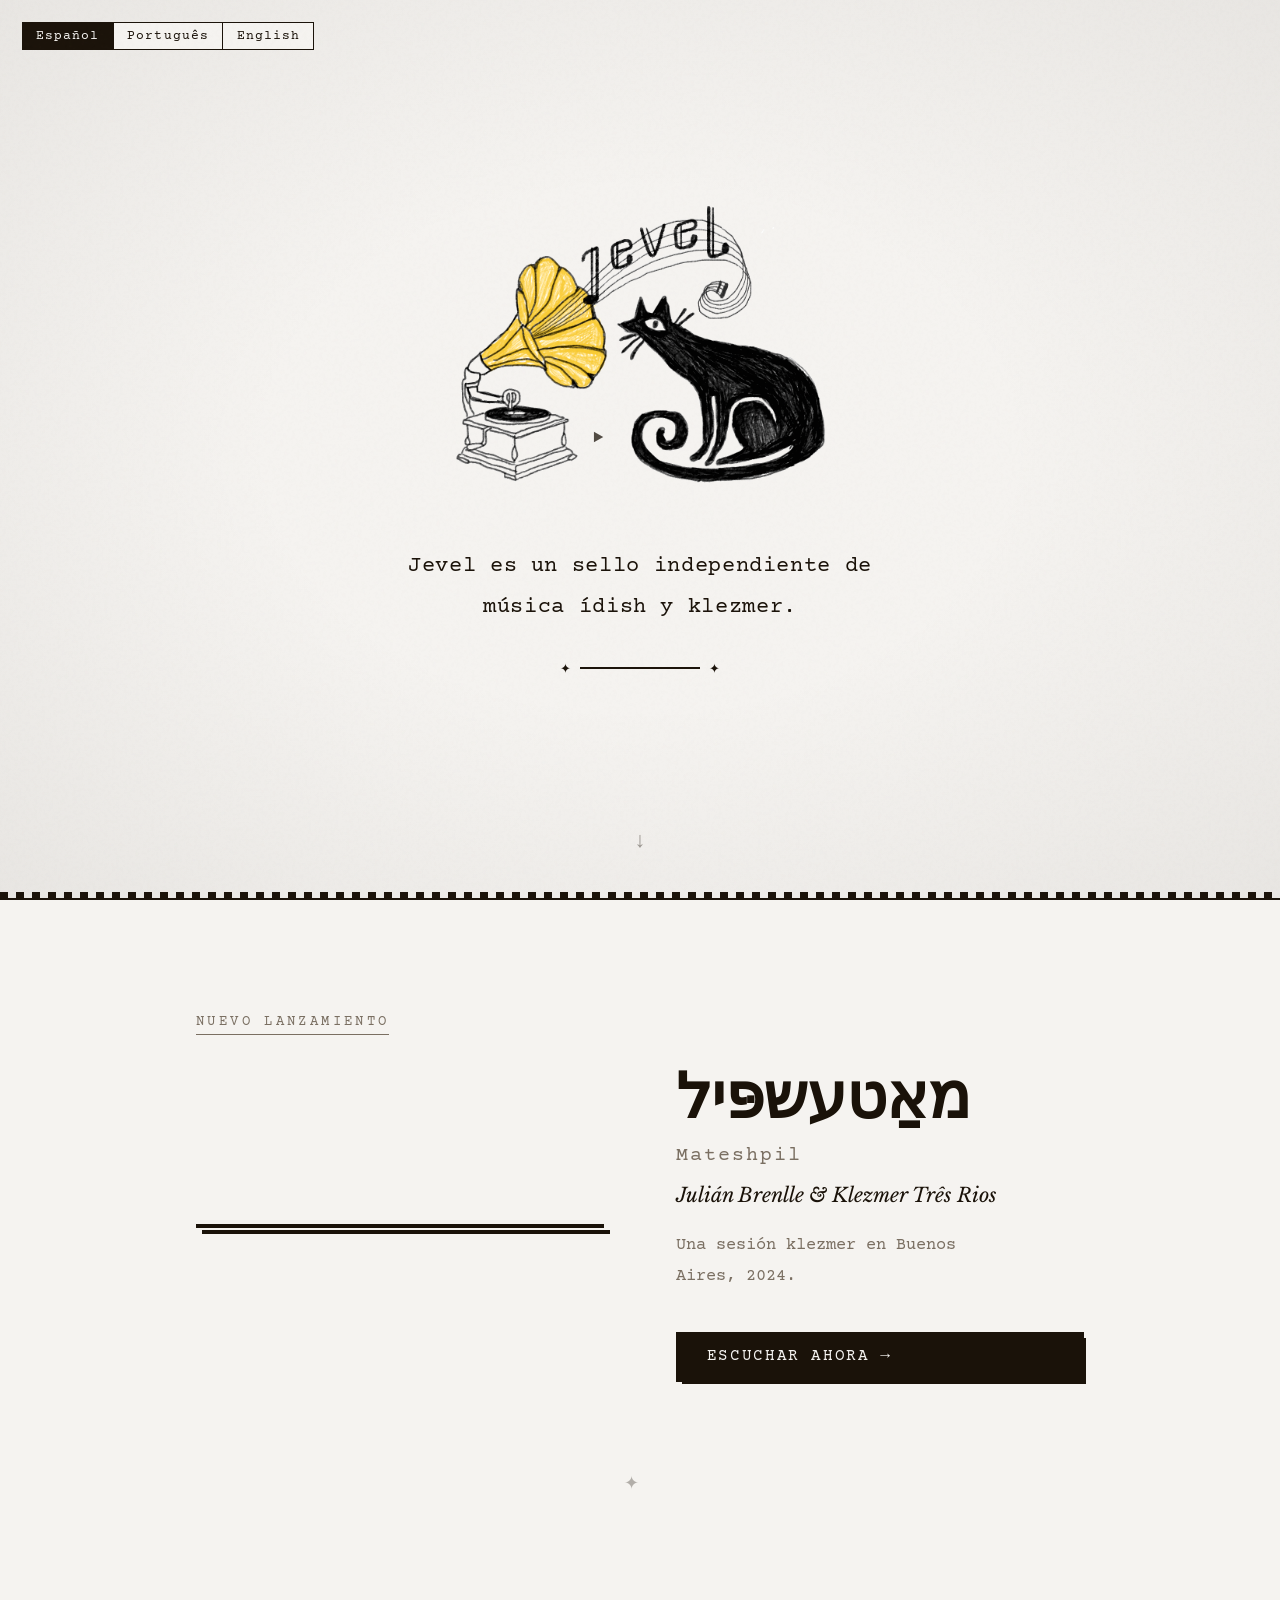
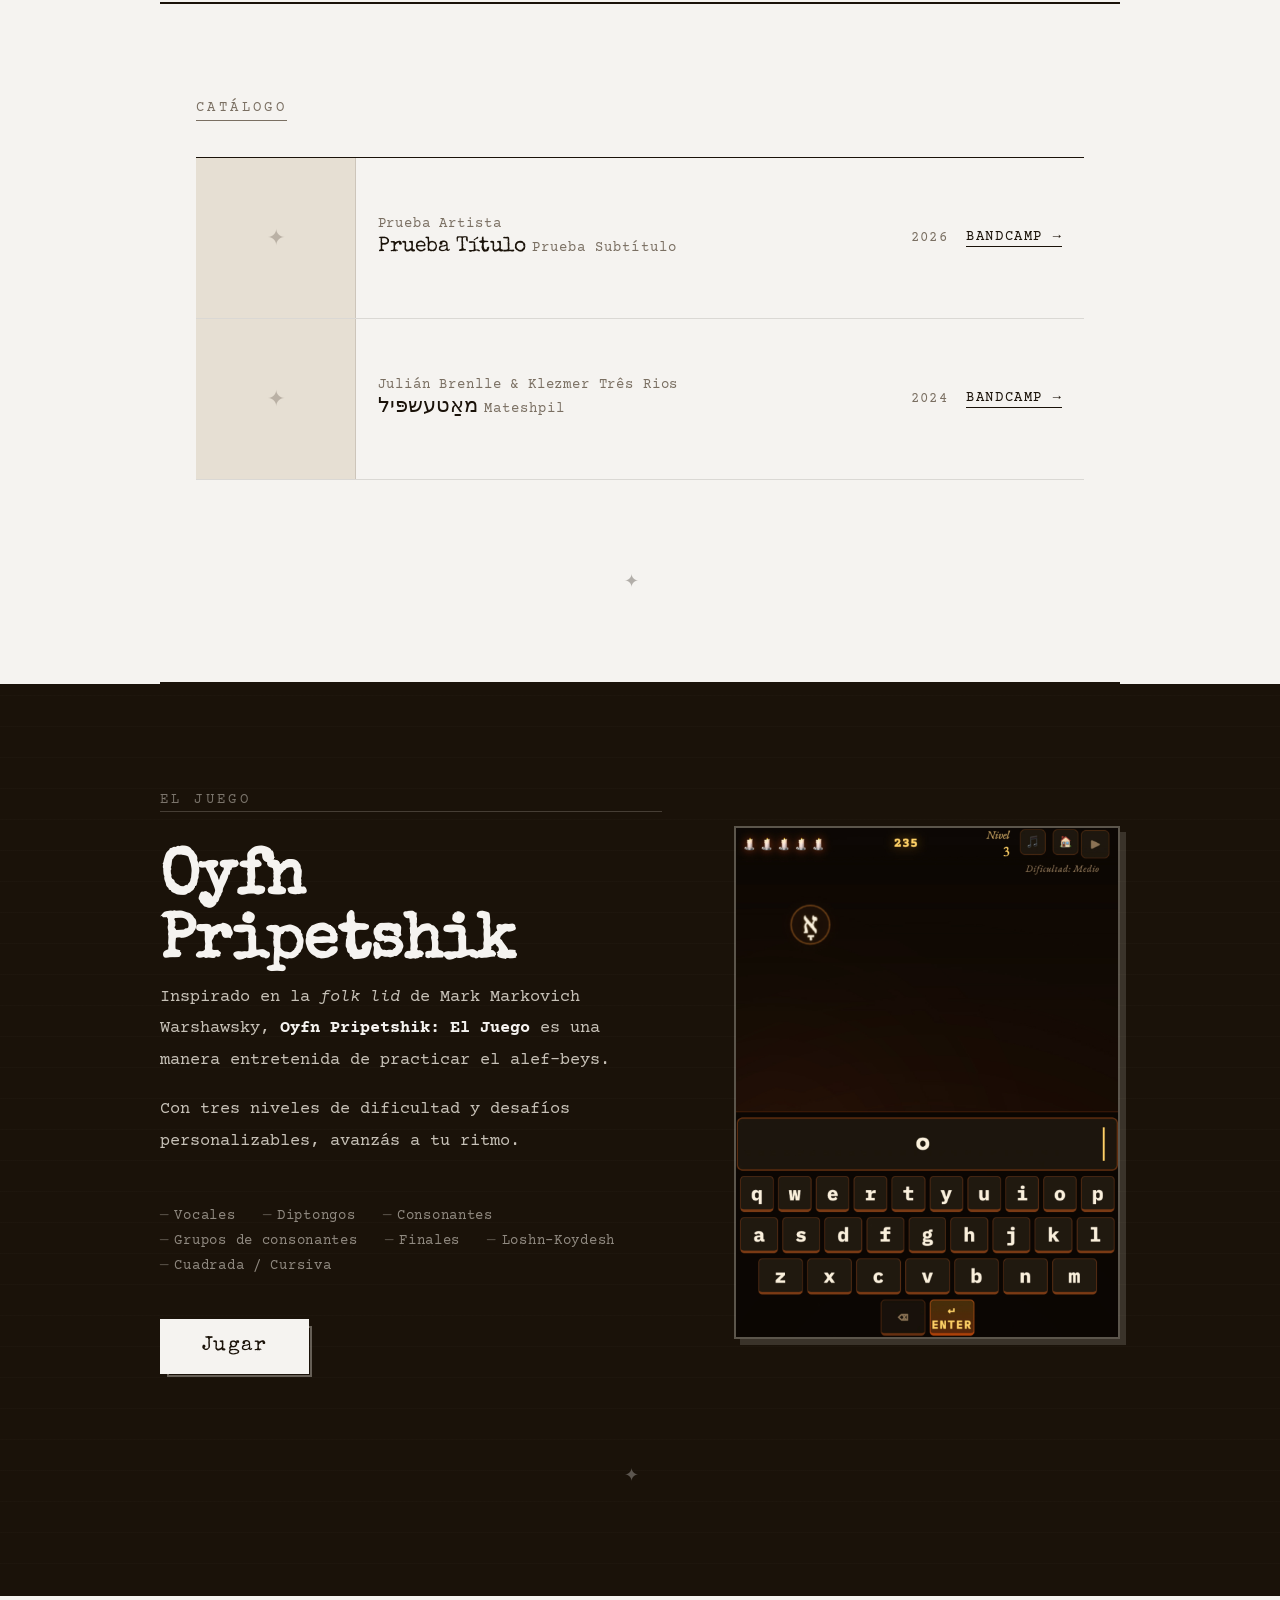
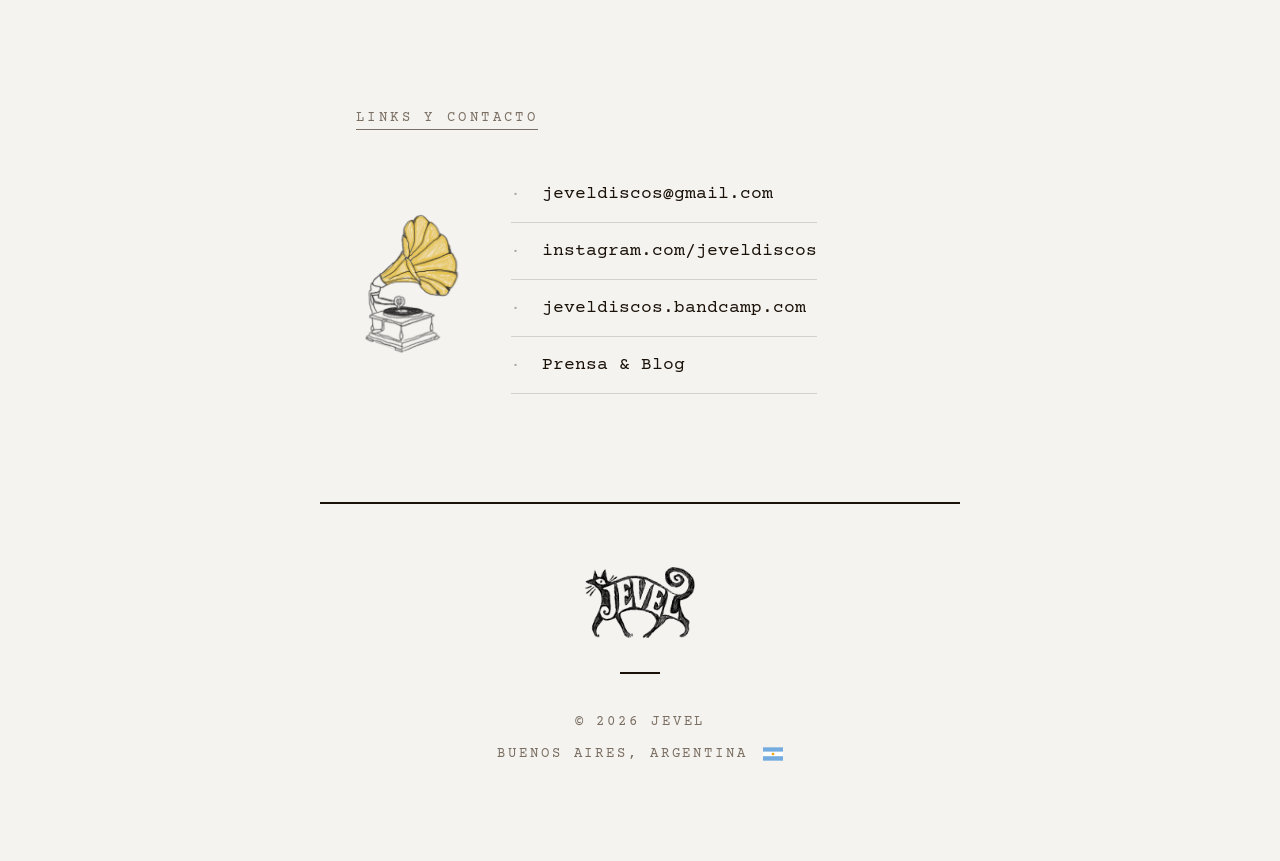
==== index.html @ 40aeb193 "Update index.html" ====
<!DOCTYPE html>
<html lang="es">
<head>
<meta charset="UTF-8" />
<meta name="viewport" content="width=device-width, initial-scale=1.0" />
<title>Jevel</title>
<link rel="stylesheet" href="style.css" />
<link rel="preconnect" href="https://fonts.googleapis.com">
<link href="https://fonts.googleapis.com/css2?family=Special+Elite&family=Libre+Baskerville:ital,wght@0,400;0,700;1,400&family=Courier+Prime:ital,wght@0,400;0,700;1,400&display=swap" rel="stylesheet">
<style>
/* ---- RECORD BOX ---- */
.recordbox {
  padding: 5rem 2rem;
  border-bottom: 2px solid var(--ink);
  max-width: 960px;
  margin: 0 auto;
}

.recordbox-list {
  list-style: none;
  border-top: 1px solid var(--ink);
}

.recordbox-item {
  display: grid;
  grid-template-columns: auto 1fr auto;
  align-items: stretch;
  gap: 0;
  border-bottom: 1px solid rgba(26,18,9,0.12);
  opacity: 0;
  transform: translateY(8px);
  transition: opacity 0.5s, transform 0.5s, border-color 0.2s;
  position: relative;
  overflow: hidden;
}
.recordbox-item::before {
  content: '';
  position: absolute;
  left: 0;
  top: 0;
  bottom: 0;
  width: 2px;
  background: var(--accent);
  transform: scaleY(0);
  transition: transform 0.2s cubic-bezier(0.22,1,0.36,1);
  transform-origin: bottom;
}
.recordbox-item:hover::before { transform: scaleY(1); }
.recordbox-item.visible { opacity: 1; transform: translateY(0); }

.recordbox-cover {
  width: 160px;
  height: 160px;
  flex-shrink: 0;
  overflow: hidden;
  border-right: 1px solid rgba(26,18,9,0.12);
  display: flex;
  align-items: center;
  justify-content: center;
  background: var(--paper-dark);
}
.recordbox-cover img {
  width: 160px;
  height: 160px;
  object-fit: cover;
  display: block;
  filter: contrast(1.05) saturate(0.9);
  transition: filter 0.3s;
}
.recordbox-item:hover .recordbox-cover img { filter: contrast(1.1) saturate(1); }
.recordbox-cover-placeholder {
  font-family: var(--font-display);
  font-size: 1.2rem;
  color: var(--mid);
  opacity: 0.4;
  width: 60px;
  aspect-ratio: 1;
  display: flex;
  align-items: center;
  justify-content: center;
}

.recordbox-left {
  display: flex;
  flex-direction: column;
  gap: 0.15rem;
  padding: 1rem 1.2rem;
  justify-content: center;
}
.recordbox-artista {
  font-family: var(--font-mono);
  font-size: 0.78rem;
  letter-spacing: 0.06em;
  color: var(--mid);
}
.recordbox-titulo {
  font-family: var(--font-display);
  font-size: 1.15rem;
  line-height: 1.2;
  color: var(--ink);
}
.recordbox-subtitulo {
  font-family: var(--font-mono);
  font-size: 0.75rem;
  color: var(--mid);
  letter-spacing: 0.08em;
}

.recordbox-right {
  display: flex;
  align-items: center;
  gap: 1rem;
  flex-shrink: 0;
  padding: 1rem 1.2rem;
}
.recordbox-año {
  font-family: var(--font-mono);
  font-size: 0.75rem;
  color: var(--mid);
  letter-spacing: 0.1em;
}
.recordbox-link {
  font-family: var(--font-mono);
  font-size: 0.75rem;
  letter-spacing: 0.12em;
  text-transform: uppercase;
  color: var(--ink);
  text-decoration: none;
  border-bottom: 1px solid var(--ink);
  padding-bottom: 0.05rem;
  transition: color 0.15s, border-color 0.15s;
  white-space: nowrap;
}
.recordbox-link:hover { color: var(--accent); border-color: var(--accent); }

.recordbox-empty {
  padding: 3rem 0;
  font-family: var(--font-mono);
  font-size: 0.85rem;
  color: var(--mid);
  letter-spacing: 0.05em;
}

@media (max-width: 600px) {
  .recordbox {
    padding: 3rem 0;
  }
  .recordbox-item {
    grid-template-columns: 1fr;
    grid-template-rows: auto auto auto;
  }
  .recordbox-cover {
    width: 100%;
    height: auto;
    aspect-ratio: 1;
    border-right: none;
    border-bottom: 1px solid rgba(26,18,9,0.12);
  }
  .recordbox-cover img {
    width: 100%;
    height: 100%;
  }
  .recordbox-left {
    padding: 1rem 1.2rem 0.5rem;
  }
  .recordbox-right {
    padding: 0.5rem 1.2rem 1rem;
    flex-wrap: wrap;
    gap: 0.5rem;
  }
  .recordbox-año { display: none; }
}
</style>
</head>
<body>

<!-- Language Switcher -->
<div class="lang-switcher">
  <button class="lang-btn active" data-lang="es">Español</button>
  <button class="lang-btn" data-lang="pt">Português</button>
  <button class="lang-btn" data-lang="en">English</button>
</div>

<!-- HERO -->
<header class="hero">
  <div class="noise-overlay"></div>
  <div class="hero-inner">
    <div class="logo-wrap">
      <img src="rca.png" alt="Jevel" class="logo" />
      <button class="gram-play-btn" id="audioPlayBtn" aria-label="Reproducir">
        <svg class="icon-play" width="14" height="14" viewBox="0 0 24 24"><polygon points="5,3 5,21 21,12" fill="#1a1209"/></svg>
        <svg class="icon-pause" width="14" height="14" viewBox="0 0 24 24" style="display:none"><rect x="4" y="3" width="5" height="18" fill="#1a1209"/><rect x="15" y="3" width="5" height="18" fill="#1a1209"/></svg>
      </button>
      <audio id="audioPlayer" src="muchoojo.mp3"></audio>
    </div>
    <p class="tagline" data-i18n="tagline">
      Jevel es un sello independiente de música ídish y klezmer.
    </p>
    <div class="deco-line"></div>
  </div>
  <div class="scroll-hint">↓</div>
</header>

<!-- NEW RELEASE -->
<section class="release" id="release">
  <div class="section-label" data-i18n="newRelease">nuevo lanzamiento</div>
  <div class="release-inner" id="release-inner">
    <a href="https://jeveldiscos.bandcamp.com" target="_blank" class="cover-link" aria-label="Escuchar en Bandcamp">
      <div class="cover-wrap">
        <img src="Mateshpil-cover.jpg" alt="Mateshpil" class="cover-img" />
        <div class="cover-overlay">
          <span data-i18n="listenBandcamp">Escuchar en Bandcamp →</span>
        </div>
      </div>
    </a>
    <div class="release-info">
      <h2 class="release-title">מאַטעשפּיל</h2>
      <h3 class="release-subtitle">Mateshpil</h3>
      <p class="release-artist">Julián Brenlle &amp; Klezmer Três Rios</p>
      <p class="release-desc" data-i18n="releaseDesc">
        Una sesión klezmer en Buenos Aires, 2024.
      </p>
      <a href="https://jeveldiscos.bandcamp.com" target="_blank" class="btn-bandcamp">
        <span data-i18n="listenNow">Escuchar ahora</span>
        <span class="btn-arrow">→</span>
      </a>
    </div>
  </div>
  <div class="section-ornament">✦</div>
</section>

<!-- RECORD BOX -->
<section class="recordbox" id="recordbox">
  <div class="section-label" data-i18n="catalogLabel">catálogo</div>
  <ul class="recordbox-list" id="recordbox-list">
    <li class="recordbox-empty" data-i18n="recordboxLoading">Cargando...</li>
  </ul>
  <div class="section-ornament">✦</div>
</section>

<!-- GAME SECTION -->
<section class="game" id="game">
  <div class="game-inner">
    <div class="game-text">
      <div class="section-label" data-i18n="gameLabel">el juego</div>
      <h2 class="game-title">Oyfn Pripetshik</h2>
      <div class="game-desc">
        <p data-i18n="gameDesc1">Inspirado en la <em>folk lid</em> de Mark Markovich Warshawsky, este juego para celular y escritorio es una manera entretenida de practicar el alef-beys.</p>
        <p data-i18n="gameDesc2">Con tres niveles de dificultad y desafíos personalizables, avanzás a tu ritmo.</p>
      </div>
      <div class="game-features">
        <span data-i18n="feat1">Vocales</span>
        <span data-i18n="feat2">Diptongos</span>
        <span data-i18n="feat3">Consonantes</span>
        <span data-i18n="feat4">Grupos de consonantes</span>
        <span data-i18n="feat5">Finales</span>
        <span data-i18n="feat6">Loshn-Koydesh</span>
        <span data-i18n="feat7">Cuadrada / Cursiva</span>
      </div>
      <div class="game-btns">
        <a href="oyfnpripetshik.html" target="_blank" class="btn-game">
          <span data-i18n="playBtn">Jugar</span>
        </a>
      </div>
    </div>
    <div class="game-visual">
      <div class="game-photo-wrap">
        <img src="03.jpg" alt="Oyfn Pripetshik" class="game-photo" />
      </div>
    </div>
  </div>
  <div class="section-ornament">✦</div>
</section>

<!-- LINKS -->
<section class="contact" id="contact">
  <div class="section-label" data-i18n="contactLabel">Links y contacto</div>
  <div class="contact-body">
    <img src="vitrola.png" alt="" class="rca-img" />
    <div class="contact-links">
      <a href="mailto:jeveldiscos@gmail.com" class="contact-item">
        <span class="contact-icon">·</span>
        <span class="contact-text">jeveldiscos@gmail.com</span>
      </a>
      <a href="https://instagram.com/jeveldiscos" target="_blank" class="contact-item" rel="noopener">
        <span class="contact-icon">·</span>
        <span class="contact-text">instagram.com/jeveldiscos</span>
      </a>
      <a href="https://jeveldiscos.bandcamp.com" target="_blank" class="contact-item" rel="noopener">
        <span class="contact-icon">·</span>
        <span class="contact-text">jeveldiscos.bandcamp.com</span>
      </a>
      <a href="prensa.html" class="contact-item">
        <span class="contact-icon">·</span>
        <span class="contact-text" data-i18n="pressAndBlog">Prensa &amp; Blog</span>
      </a>
    </div>
  </div>
</section>

<!-- FOOTER -->
<footer class="footer">
  <div class="footer-logo-wrap">
    <img src="logolapiz.png" alt="Jevel" class="footer-logo" />
  </div>
  <div class="footer-divider"></div>
  <p class="footer-text">© 2026 Jevel</p>
  <p class="footer-text"><span data-i18n="footerLocation">Buenos Aires, Argentina</span> <svg xmlns="http://www.w3.org/2000/svg" width="20" height="14" viewBox="0 0 900 600" style="vertical-align:middle;margin-left:4px"><rect width="900" height="200" y="0" fill="#74acdf"/><rect width="900" height="200" y="200" fill="#fff"/><rect width="900" height="200" y="400" fill="#74acdf"/><circle cx="450" cy="300" r="60" fill="#f6b40e" stroke="#85340a" stroke-width="4"/></svg></p>
</footer>

<script src="script.js"></script>
<script>
(async function loadData() {
  try {
    const r = await fetch('data.json?t=' + Date.now());
    const data = await r.json();
    const lang = localStorage.getItem('jevel-language') || 'es';
    const t = (key) => (window._jevelT && window._jevelT[key]) || key;

    // Helper: obtener entrada de blog vinculada a un disco
    const getReseña = (disco) => disco.reseñaId
      ? (data.blogs || []).find(b => b.id === disco.reseñaId)
      : null;

    // ---- DESTACADO ----
    const disco = (data.discos || []).find(d => d.destacado);
    if (disco) {
      const listenLabel = { es: 'Escuchar en Bandcamp →', en: 'Listen on Bandcamp →', pt: 'Ouvir no Bandcamp →' };
      const listenNow   = { es: 'Escuchar ahora', en: 'Listen now', pt: 'Ouvir agora' };      const coverHtml = disco.cover
        ? `<img src="${disco.cover}" alt="${disco.subtitulo || disco.titulo}" class="cover-img" onerror="this.style.display='none'"/>`
        : `<div style="width:100%;aspect-ratio:1;background:var(--paper-dark);display:flex;align-items:center;justify-content:center;font-family:var(--font-display);font-size:4rem;color:var(--mid)">✦</div>`;

      document.getElementById('release-inner').innerHTML = `
        ${disco.bandcamp
          ? `<a href="${disco.bandcamp}" target="_blank" class="cover-link" aria-label="Escuchar en Bandcamp">
               <div class="cover-wrap">
                 ${coverHtml}
                 <div class="cover-overlay"><span data-i18n="listenBandcamp">${listenLabel[lang] || listenLabel.es}</span></div>
               </div>
             </a>`
          : `<div class="cover-link"><div class="cover-wrap">${coverHtml}</div></div>`
        }
        <div class="release-info">
          <h2 class="release-title">${disco.titulo || ''}</h2>
          ${disco.subtitulo  ? `<h3 class="release-subtitle">${disco.subtitulo}</h3>` : ''}
          ${disco.artista    ? `<p class="release-artist">${disco.artista}</p>` : ''}
          ${disco.descripcion? `<p class="release-desc">${disco.descripcion}</p>` : ''}
          ${disco.bandcamp
            ? `<a href="${disco.bandcamp}" target="_blank" class="btn-bandcamp">
                 <span data-i18n="listenNow">${listenNow[lang] || listenNow.es}</span>
                 <span class="btn-arrow">→</span>
               </a>`
            : ''}
          ${(() => { const res = getReseña(disco); return res ? `<a href="prensa.html#${res.id}" rel="noopener" style="display:inline-flex;align-items:center;gap:0.5rem;font-family:var(--font-mono);font-size:0.78rem;letter-spacing:0.1em;text-transform:uppercase;color:var(--mid);text-decoration:none;border-bottom:1px solid var(--mid);margin-top:0.8rem;transition:color 0.15s,border-color 0.15s" onmouseover="this.style.color='var(--accent)';this.style.borderColor='var(--accent)'" onmouseout="this.style.color='var(--mid)';this.style.borderColor='var(--mid)'">${t('reviewPrefix')} ${res.titulo}</a>` : ''; })()}
        </div>`;

      if (typeof setLanguage === 'function') setLanguage(lang);
      if (typeof setupTilt  === 'function') setupTilt();
    }

    // ---- RECORD BOX ----
    const recordbox = (data.discos || []).filter(d => d.recordbox);
    const list = document.getElementById('recordbox-list');

    if (!recordbox.length) {
      list.innerHTML = `<li class="recordbox-empty">${t('recordboxEmpty')}</li>`;
      return;
    }

    list.innerHTML = recordbox.map((d, i) => {
      const coverHtml = d.cover
        ? `<img src="${d.cover}" alt="${d.subtitulo || d.titulo}" onerror="this.parentElement.innerHTML='<span class=\\'recordbox-cover-placeholder\\'>✦</span>'" />`
        : `<span class="recordbox-cover-placeholder">✦</span>`;
      return `
      <li class="recordbox-item" style="transition-delay:${i * 0.06}s">
        <div class="recordbox-cover">${coverHtml}</div>
        <div class="recordbox-left">
          ${d.artista    ? `<span class="recordbox-artista">${d.artista}</span>` : ''}
          <span class="recordbox-titulo">${d.titulo || ''}${d.subtitulo ? ` <span class="recordbox-subtitulo">${d.subtitulo}</span>` : ''}</span>
        </div>
        <div class="recordbox-right">
          ${d.año ? `<span class="recordbox-año">${d.año}</span>` : ''}
          ${(() => { const res = getReseña(d); return res ? `<a class="recordbox-link" href="prensa.html#${res.id}" rel="noopener">${t('reviewLink')}</a>` : ''; })()}
          ${d.bandcamp
            ? `<a class="recordbox-link" href="${d.bandcamp}" target="_blank" rel="noopener">Bandcamp →</a>`
            : ''}
        </div>
      </li>`;
    }).join('');

    // Reveal on scroll
    const observer = new IntersectionObserver(entries => {
      entries.forEach(e => { if (e.isIntersecting) e.target.classList.add('visible'); });
    }, { threshold: 0.05 });
    list.querySelectorAll('.recordbox-item').forEach(el => observer.observe(el));

  } catch(e) {
    console.warn('No se pudo cargar data.json, usando fallback.');
    document.getElementById('recordbox-list').innerHTML = '';
  }
})();
</script>

</body>
</html>
---- style.css ----
/* ===========================
   JEVEL — style.css
   Aesthetic: letterpress / linocut
   B&W with warm paper tones
=========================== */

:root {
  --ink: #1a1209;
  --paper: #f5f3f0;
  --paper-dark: #e6dfd3;
  --accent: #c8440a;
  --accent-muted: #a33508;
  --mid: #7a6f62;
  --border: #1a1209;
  --font-display: 'Special Elite', serif;
  --font-body: 'Libre Baskerville', serif;
  --font-mono: 'Courier Prime', monospace;
}

*, *::before, *::after {
  box-sizing: border-box;
  margin: 0;
  padding: 0;
}

html {
  scroll-behavior: smooth;
  font-size: 18px;
}

body {
  background: var(--paper);
  color: var(--ink);
  font-family: var(--font-body);
  overflow-x: hidden;
  position: relative;
}

/* ---- NOISE TEXTURE ---- */
body::before {
  content: '';
  position: fixed;
  inset: 0;
  background-image: url("data:image/svg+xml,%3Csvg viewBox='0 0 256 256' xmlns='http://www.w3.org/2000/svg'%3E%3Cfilter id='noise'%3E%3CfeTurbulence type='fractalNoise' baseFrequency='0.9' numOctaves='4' stitchTiles='stitch'/%3E%3C/filter%3E%3Crect width='100%25' height='100%25' filter='url(%23noise)' opacity='0.04'/%3E%3C/svg%3E");
  pointer-events: none;
  z-index: 9999;
  opacity: 0.5;
}

/* ---- LANG SWITCHER ---- */
.lang-switcher {
  position: fixed;
  top: 1.2rem;
  left: 1.2rem;
  z-index: 1000;
  display: flex;
  gap: 0;
  border: 1.5px solid var(--ink);
  background: var(--paper);
}

.lang-btn {
  background: none;
  border: none;
  border-right: 1.5px solid var(--ink);
  font-family: var(--font-mono);
  font-size: 0.72rem;
  letter-spacing: 0.08em;
  padding: 0.35rem 0.75rem;
  cursor: pointer;
  color: var(--ink);
  transition: background 0.15s, color 0.15s;
}

.lang-btn:last-child {
  border-right: none;
}

.lang-btn:hover,
.lang-btn.active {
  background: var(--ink);
  color: var(--paper);
}

/* ---- HERO ---- */
.hero {
  min-height: 100vh;
  display: flex;
  flex-direction: column;
  align-items: center;
  justify-content: center;
  border-bottom: 2px solid var(--ink);
  position: relative;
  overflow: hidden;
  padding: 4rem 2rem 6rem;
}

.hero::after {
  content: '';
  position: absolute;
  bottom: 0;
  left: 0;
  right: 0;
  height: 6px;
  background: repeating-linear-gradient(
    90deg,
    var(--ink) 0px,
    var(--ink) 8px,
    transparent 8px,
    transparent 16px
  );
}

.noise-overlay {
  position: absolute;
  inset: 0;
  background: radial-gradient(ellipse at 50% 50%, transparent 40%, rgba(26,18,9,0.06) 100%);
  pointer-events: none;
}

.hero-inner {
  display: flex;
  flex-direction: column;
  align-items: center;
  gap: 2.2rem;
  opacity: 0;
  transform: translateY(30px);
  animation: fadeUp 1s cubic-bezier(0.22, 1, 0.36, 1) 0.3s forwards;
}

.logo {
  width: min(420px, 70vw);
  filter: contrast(1.1);
  mix-blend-mode: multiply;
  animation: logoIn 1.2s cubic-bezier(0.22, 1, 0.36, 1) 0.1s both;
}

@keyframes logoIn {
  from { opacity: 0; transform: scale(0.88) rotate(-1deg); }
  to   { opacity: 1; transform: scale(1) rotate(0deg); }
}

.tagline {
  font-family: var(--font-mono);
  font-size: clamp(1rem, 2.2vw, 1.2rem);
  line-height: 1.9;
  text-align: center;
  letter-spacing: 0.03em;
  color: var(--ink);
  max-width: 520px;
}

.deco-line {
  width: 120px;
  height: 2px;
  background: var(--ink);
  position: relative;
}

.deco-line::before,
.deco-line::after {
  content: '✦';
  position: absolute;
  top: 50%;
  transform: translateY(-50%);
  font-size: 0.7rem;
}

.deco-line::before { left: -20px; }
.deco-line::after  { right: -20px; }

.scroll-hint {
  position: absolute;
  bottom: 2.5rem;
  left: 50%;
  transform: translateX(-50%);
  font-size: 1.2rem;
  animation: bounce 2s ease-in-out infinite;
  opacity: 0.4;
}

@keyframes bounce {
  0%, 100% { transform: translateX(-50%) translateY(0); }
  50%       { transform: translateX(-50%) translateY(8px); }
}

/* ---- SHARED SECTION STYLES ---- */
.section-label {
  font-family: var(--font-mono);
  font-size: 0.75rem;
  letter-spacing: 0.25em;
  text-transform: uppercase;
  color: var(--mid);
  border-bottom: 1px solid var(--mid);
  display: inline-block;
  padding-bottom: 0.2rem;
  margin-bottom: 2rem;
}

.section-ornament {
  text-align: center;
  font-size: 1rem;
  opacity: 0.3;
  margin-top: 5rem;
  letter-spacing: 1rem;
}

/* ---- RELEASE SECTION ---- */
.release {
  padding: 6rem 2rem;
  border-bottom: 2px solid var(--ink);
  max-width: 960px;
  margin: 0 auto;
}

.release-inner {
  display: grid;
  grid-template-columns: 1fr 1fr;
  gap: 4rem;
  align-items: center;
}

.release-info {
  display: flex;
  flex-direction: column;
  justify-content: center;
}

.cover-link {
  display: block;
  text-decoration: none;
}

.cover-wrap {
  position: relative;
  overflow: hidden;
  border: 2px solid var(--ink);
  box-shadow: 6px 6px 0 var(--ink);
  transition: transform 0.2s, box-shadow 0.2s;
}

.cover-wrap:hover {
  transform: translate(-3px, -3px);
  box-shadow: 9px 9px 0 var(--ink);
}

.cover-img {
  width: 100%;
  display: block;
  filter: contrast(1.05) saturate(0.9);
  transition: filter 0.3s;
}

.cover-overlay {
  position: absolute;
  inset: 0;
  background: rgba(26,18,9,0.85);
  display: flex;
  align-items: center;
  justify-content: center;
  opacity: 0;
  transition: opacity 0.3s;
  font-family: var(--font-mono);
  font-size: 1rem;
  color: var(--paper);
  letter-spacing: 0.05em;
}

.cover-wrap:hover .cover-overlay {
  opacity: 1;
}

.release-title {
  font-family: var(--font-display);
  font-size: clamp(2.2rem, 5vw, 3.5rem);
  line-height: 1.1;
  letter-spacing: -0.01em;
}

.release-subtitle {
  font-family: var(--font-mono);
  font-size: 1.1rem;
  font-weight: 400;
  color: var(--mid);
  margin: 0.3rem 0 0.9rem;
  letter-spacing: 0.1em;
}

.release-artist {
  font-family: var(--font-body);
  font-style: italic;
  font-size: 1.1rem;
  margin-bottom: 1.3rem;
  color: var(--ink);
}

.release-desc {
  font-family: var(--font-mono);
  font-size: 0.95rem;
  line-height: 1.8;
  color: var(--mid);
  margin-bottom: 2.2rem;
  max-width: 340px;
}

.btn-bandcamp {
  display: inline-flex;
  align-items: center;
  gap: 0.6rem;
  font-family: var(--font-mono);
  font-size: 0.9rem;
  letter-spacing: 0.1em;
  text-transform: uppercase;
  color: var(--paper);
  background: var(--ink);
  border: 2px solid var(--ink);
  padding: 0.75rem 1.6rem;
  text-decoration: none;
  transition: background 0.15s, color 0.15s, transform 0.15s;
  position: relative;
}

.btn-bandcamp::after {
  content: '';
  position: absolute;
  bottom: -4px;
  right: -4px;
  width: 100%;
  height: 100%;
  border: 2px solid var(--ink);
  z-index: -1;
  transition: transform 0.15s;
}

.btn-bandcamp:hover {
  background: var(--paper);
  color: var(--ink);
}

.btn-bandcamp:hover::after {
  transform: translate(2px, 2px);
}

.btn-arrow {
  transition: transform 0.2s;
}

.btn-bandcamp:hover .btn-arrow {
  transform: translateX(4px);
}

/* ---- GAME SECTION ---- */
.game {
  padding: 6rem 2rem;
  border-bottom: 2px solid var(--ink);
  background: var(--ink);
  color: var(--paper);
  position: relative;
  overflow: hidden;
}

.game::before {
  content: '';
  position: absolute;
  inset: 0;
  background: repeating-linear-gradient(
    0deg,
    transparent,
    transparent 30px,
    rgba(242,237,228,0.015) 30px,
    rgba(242,237,228,0.015) 31px
  );
  pointer-events: none;
}

.game .section-label {
  color: rgba(242,237,228,0.45);
  border-bottom-color: rgba(242,237,228,0.2);
}

.game-inner {
  max-width: 960px;
  margin: 0 auto;
  display: grid;
  grid-template-columns: 1.3fr 1fr;
  gap: 4rem;
  align-items: center;
}

.game-text {
  display: flex;
  flex-direction: column;
  justify-content: center;
}

.game-title {
  font-family: var(--font-display);
  font-size: clamp(2.4rem, 5vw, 3.8rem);
  line-height: 1;
  letter-spacing: -0.01em;
  margin-bottom: 0.3rem;
}

.game-subtitle {
  font-family: var(--font-mono);
  font-size: 0.95rem;
  color: rgba(242,237,228,0.5);
  letter-spacing: 0.15em;
  margin-bottom: 2rem;
}

.game-desc p {
  font-family: var(--font-mono);
  font-size: 0.95rem;
  line-height: 1.85;
  color: rgba(242,237,228,0.8);
  margin-bottom: 1rem;
}

.game-desc strong {
  color: var(--paper);
  font-weight: 700;
}

.game-features {
  display: flex;
  flex-wrap: wrap;
  gap: 0.5rem 1.5rem;
  margin: 1.8rem 0 2.5rem;
}

.game-features span {
  font-family: var(--font-mono);
  font-size: 0.8rem;
  color: rgba(242,237,228,0.55);
  letter-spacing: 0.05em;
}

.game-features span::before {
  content: '—';
  margin-right: 0.4em;
  opacity: 0.5;
}

.btn-game {
  display: inline-block;
  font-family: var(--font-display);
  font-size: 1.1rem;
  letter-spacing: 0.08em;
  color: var(--ink);
  background: var(--paper);
  border: 2px solid var(--paper);
  padding: 0.85rem 2.2rem;
  text-decoration: none;
  position: relative;
  transition: background 0.15s, color 0.15s, border-color 0.15s;
}

.btn-game::after {
  content: '';
  position: absolute;
  bottom: -5px;
  right: -5px;
  width: 100%;
  height: 100%;
  border: 2px solid rgba(242,237,228,0.35);
  z-index: -1;
}

.btn-game:hover {
  background: var(--accent);
  border-color: var(--accent);
  color: var(--paper);
}

/* Game photo */
.game-visual {
  display: flex;
  flex-direction: column;
  align-items: center;
}

.game-photo-wrap {
  border: 2px solid rgba(242,237,228,0.3);
  box-shadow: 6px 6px 0 rgba(242,237,228,0.15);
  overflow: hidden;
  transition: transform 0.3s, box-shadow 0.3s;
}

.game-photo-wrap:hover {
  transform: translate(-3px, -3px);
  box-shadow: 9px 9px 0 rgba(242,237,228,0.15);
}

.game-photo {
  width: 100%;
  display: block;
  

}

.game .section-ornament {
  color: var(--paper);
}

/* ---- CONTACT / LINKS SECTION ---- */
.contact {
  padding: 6rem 2rem;
  max-width: 640px;
  margin: 0 auto;
  border-bottom: 2px solid var(--ink);
}

.contact-links {
  display: flex;
  flex-direction: column;
  gap: 0;
}

.contact-item {
  display: flex;
  align-items: center;
  gap: 1.2rem;
  text-decoration: none;
  color: var(--ink);
  font-family: var(--font-mono);
  font-size: 1rem;
  padding: 1rem 0;
  border-bottom: 1px solid rgba(26,18,9,0.15);
  transition: padding-left 0.25s;
  position: relative;
  overflow: hidden;
}

.contact-item::before {
  content: '';
  position: absolute;
  left: 0;
  bottom: 0;
  width: 0;
  height: 1px;
  background: var(--accent);
  transition: width 0.3s;
}

.contact-item:hover {
  padding-left: 0.7rem;
}

.contact-item:hover::before {
  width: 100%;
}

.contact-icon {
  font-size: 0.85rem;
  opacity: 0.35;
  flex-shrink: 0;
  transition: color 0.2s, opacity 0.2s;
  font-family: var(--font-mono);
}

.contact-item:hover .contact-icon {
  color: var(--accent);
  opacity: 1;
}

.contact-text {
  transition: color 0.2s;
}

.contact-item:hover .contact-text {
  color: var(--accent-muted);
}

/* ---- FOOTER ---- */
.footer {
  padding: 3.5rem 2rem 4.5rem;
  text-align: center;
}

.footer-divider {
  width: 40px;
  height: 2px;
  background: var(--ink);
  margin: 0 auto 2.2rem;
}

.footer-text {
  font-family: var(--font-mono);
  font-size: 0.8rem;
  letter-spacing: 0.2em;
  color: var(--mid);
  text-transform: uppercase;
  margin-bottom: 0.9rem;
}

/* ---- ANIMATIONS ---- */
@keyframes fadeUp {
  from { opacity: 0; transform: translateY(30px); }
  to   { opacity: 1; transform: translateY(0); }
}

.reveal {
  opacity: 0;
  transform: translateY(24px);
  transition: opacity 0.8s cubic-bezier(0.22,1,0.36,1), transform 0.8s cubic-bezier(0.22,1,0.36,1);
}

.reveal.visible {
  opacity: 1;
  transform: translateY(0);
}

/* ---- RESPONSIVE ---- */
@media (max-width: 700px) {
  .contact-body {
    flex-direction: column;
    align-items: flex-start;
    gap: 1.5rem;
  }

  .rca-img {
    width: min(90px, 22vw);
  }

  .release-inner,
  .game-inner {
    grid-template-columns: 1fr;
    gap: 2.5rem;
  }

  .game-visual {
    order: -1;
  }

  .release {
    text-align: center;
  }

  .release-desc {
    max-width: 100%;
    margin: 0 auto 2rem;
  }
}

@media (max-width: 420px) {
  html { font-size: 16px; }
  .lang-switcher { top: 0.8rem; left: 0.8rem; }
}

/* ---- GAME BUTTONS ---- */
.game-btns {
  display: flex;
  gap: 0.8rem;
  align-items: center;
  flex-wrap: wrap;
}

/* ---- FOOTER LOGO ---- */
.footer-logo-wrap {
  margin-bottom: 1.6rem;
}

.footer-logo {
  width: 110px;
  filter: contrast(1.1);
  mix-blend-mode: multiply;
  opacity: 1;
}

/* ---- GRAMOPHONE PLAYER ---- */
.logo-wrap {
  position: relative;
  display: inline-block;
}

.gram-play-btn {
  position: absolute;
  bottom: 17%;
  left: 40%;
  transform: translateX(-50%);
  width: 32px;
  height: 32px;
  background: none;
  border: none;
  padding: 0;
  cursor: pointer;
  display: flex;
  align-items: center;
  justify-content: center;
  opacity: 0.75;
  transition: opacity 0.2s, transform 0.2s;
}

.gram-play-btn:hover {
  opacity: 1;
  transform: translateX(-50%) scale(1.12);
}

.gram-play-btn.playing svg.icon-play  { display: none; }
.gram-play-btn.playing svg.icon-pause { display: block !important; }

.contact-body {
  display: flex;
  align-items: center;
  gap: 2.5rem;
}

.rca-img {
  display: block;
  width: min(110px, 25vw);
  flex-shrink: 0;
  opacity: 0.85;
  mix-blend-mode: multiply;
}

/* ---- FOOTER LOCATION ---- */
.footer-location {
  font-family: var(--font-mono);
  font-size: 0.8rem;
  letter-spacing: 0.15em;
  color: var(--mid);
  margin-top: 0.4rem;
}
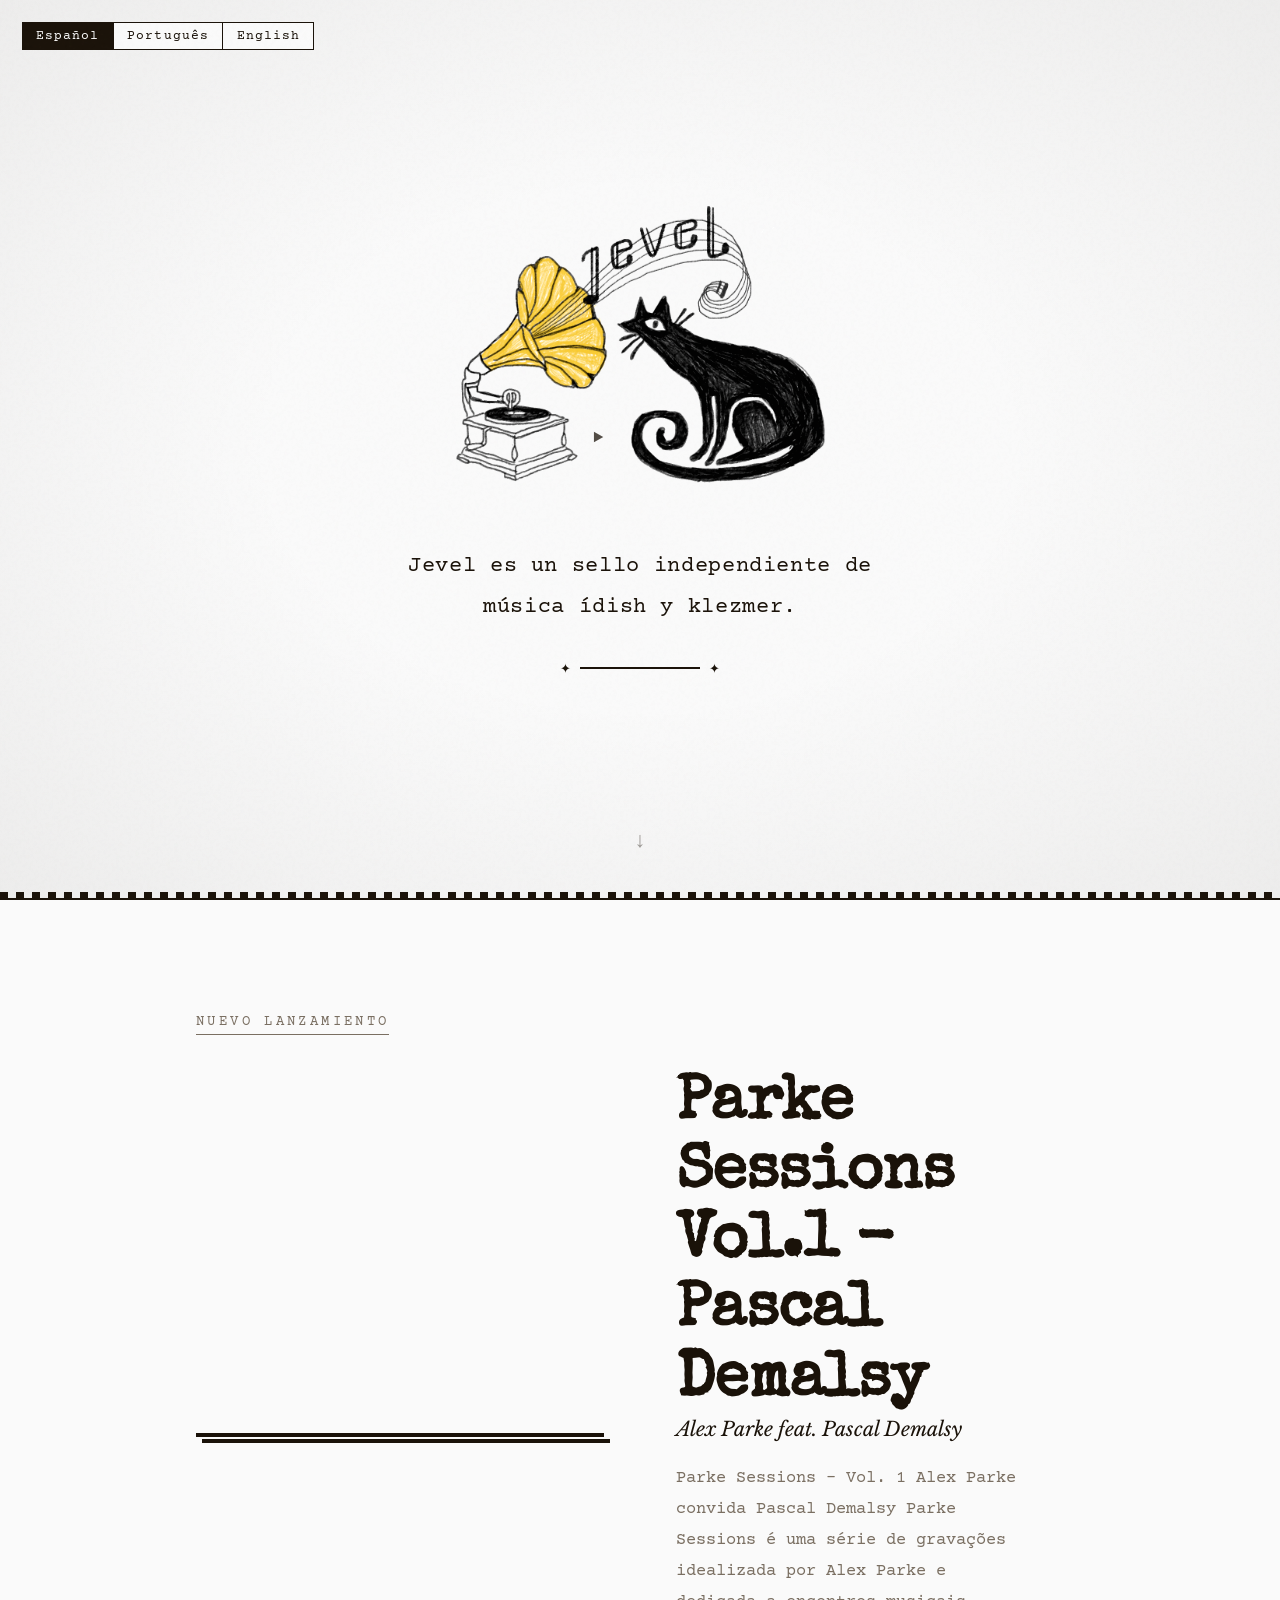
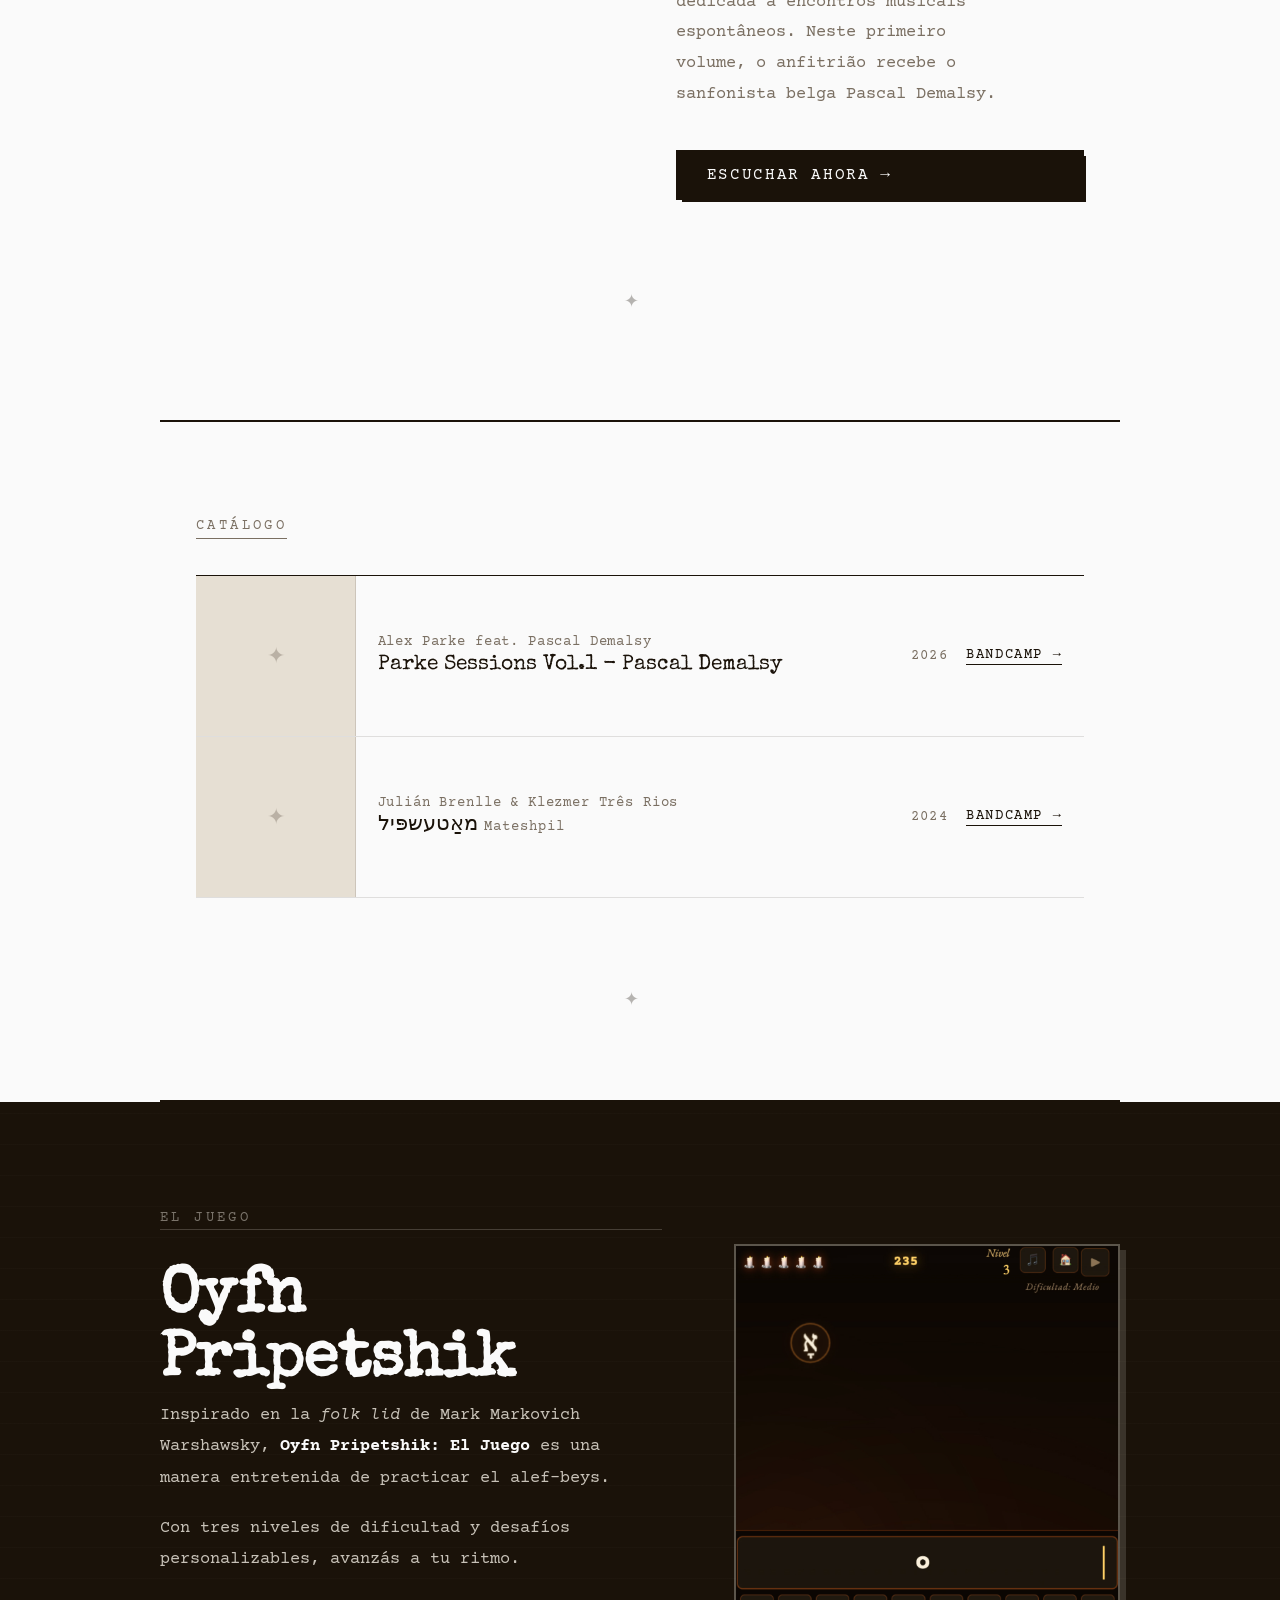
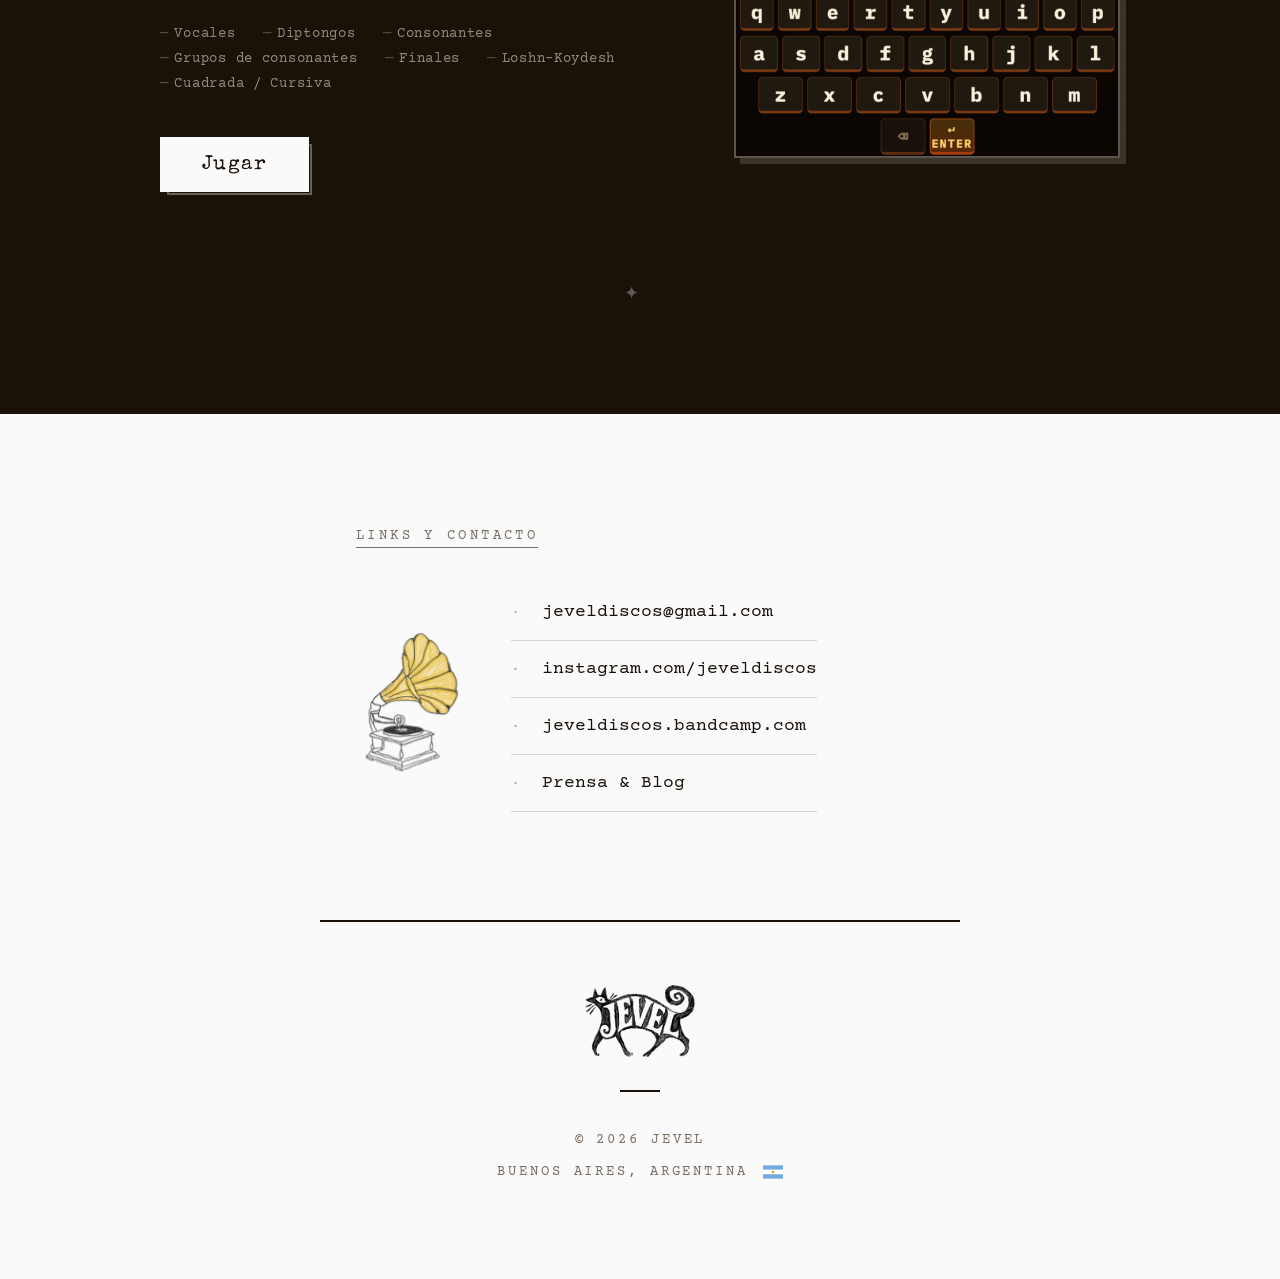
==== commit 7f8d0263: "Update index.html" ====
--- a/index.html
+++ b/index.html
@@ -143,32 +143,43 @@
 
 @media (max-width: 600px) {
   .recordbox {
-    padding: 3rem 0;
+    padding: 3rem 1rem;
   }
   .recordbox-item {
-    grid-template-columns: 1fr;
-    grid-template-rows: auto auto auto;
+    grid-template-columns: 80px 1fr auto;
+    grid-template-rows: auto;
   }
   .recordbox-cover {
-    width: 100%;
-    height: auto;
-    aspect-ratio: 1;
-    border-right: none;
-    border-bottom: 1px solid rgba(26,18,9,0.12);
+    width: 80px;
+    height: 80px;
+    border-right: 1px solid rgba(26,18,9,0.12);
+    border-bottom: none;
   }
   .recordbox-cover img {
-    width: 100%;
-    height: 100%;
+    width: 80px;
+    height: 80px;
   }
   .recordbox-left {
-    padding: 1rem 1.2rem 0.5rem;
+    padding: 0.6rem 0.8rem;
+  }
+  .recordbox-artista {
+    font-size: 0.7rem;
+  }
+  .recordbox-titulo {
+    font-size: 0.95rem;
   }
   .recordbox-right {
-    padding: 0.5rem 1.2rem 1rem;
-    flex-wrap: wrap;
-    gap: 0.5rem;
+    padding: 0.6rem 0.6rem 0.6rem 0;
+    flex-direction: column;
+    align-items: flex-end;
+    gap: 0.4rem;
+    justify-content: center;
   }
   .recordbox-año { display: none; }
+  .recordbox-link {
+    font-size: 0.68rem;
+    letter-spacing: 0.08em;
+  }
 }
 </style>
 </head>
@@ -310,55 +321,72 @@
 
 <script src="script.js"></script>
 <script>
-(async function loadData() {
-  try {
-    const r = await fetch('data.json?t=' + Date.now());
-    const data = await r.json();
-    const lang = localStorage.getItem('jevel-language') || 'es';
-    const t = (key) => (window._jevelT && window._jevelT[key]) || key;
-
-    // Helper: obtener entrada de blog vinculada a un disco
-    const getReseña = (disco) => disco.reseñaId
+(function () {
+  let discosData = null; // guarda el data.json ya parseado para poder re-renderizar al cambiar idioma
+
+  // Devuelve la descripción en el idioma pedido. Acepta tanto el formato nuevo
+  // ({es,en,pt}) como discos viejos donde "descripcion" es un string simple.
+  function getDescripcion(d, lang) {
+    const desc = d.descripcion;
+    if (!desc) return '';
+    if (typeof desc === 'string') return desc;
+    return desc[lang] || desc.es || desc.en || desc.pt || '';
+  }
+
+  function getReseña(disco, data) {
+    return disco.reseñaId
       ? (data.blogs || []).find(b => b.id === disco.reseñaId)
       : null;
-
-    // ---- DESTACADO ----
+  }
+
+  function currentLang() {
+    return localStorage.getItem('jevel-language') || 'es';
+  }
+
+  function t(key) {
+    return (window._jevelT && window._jevelT[key]) || key;
+  }
+
+  function renderRelease(data, lang) {
     const disco = (data.discos || []).find(d => d.destacado);
-    if (disco) {
-      const listenLabel = { es: 'Escuchar en Bandcamp →', en: 'Listen on Bandcamp →', pt: 'Ouvir no Bandcamp →' };
-      const listenNow   = { es: 'Escuchar ahora', en: 'Listen now', pt: 'Ouvir agora' };      const coverHtml = disco.cover
-        ? `<img src="${disco.cover}" alt="${disco.subtitulo || disco.titulo}" class="cover-img" onerror="this.style.display='none'"/>`
-        : `<div style="width:100%;aspect-ratio:1;background:var(--paper-dark);display:flex;align-items:center;justify-content:center;font-family:var(--font-display);font-size:4rem;color:var(--mid)">✦</div>`;
-
-      document.getElementById('release-inner').innerHTML = `
+    if (!disco) return;
+
+    const listenLabel = { es: 'Escuchar en Bandcamp →', en: 'Listen on Bandcamp →', pt: 'Ouvir no Bandcamp →' };
+    const listenNow   = { es: 'Escuchar ahora', en: 'Listen now', pt: 'Ouvir agora' };
+    const descripcion = getDescripcion(disco, lang);
+
+    const coverHtml = disco.cover
+      ? `<img src="${disco.cover}" alt="${disco.subtitulo || disco.titulo}" class="cover-img" onerror="this.style.display='none'"/>`
+      : `<div style="width:100%;aspect-ratio:1;background:var(--paper-dark);display:flex;align-items:center;justify-content:center;font-family:var(--font-display);font-size:4rem;color:var(--mid)">✦</div>`;
+
+    document.getElementById('release-inner').innerHTML = `
+      ${disco.bandcamp
+        ? `<a href="${disco.bandcamp}" target="_blank" class="cover-link" aria-label="Escuchar en Bandcamp">
+             <div class="cover-wrap">
+               ${coverHtml}
+               <div class="cover-overlay"><span>${listenLabel[lang] || listenLabel.es}</span></div>
+             </div>
+           </a>`
+        : `<div class="cover-link"><div class="cover-wrap">${coverHtml}</div></div>`
+      }
+      <div class="release-info">
+        <h2 class="release-title">${disco.titulo || ''}</h2>
+        ${disco.subtitulo  ? `<h3 class="release-subtitle">${disco.subtitulo}</h3>` : ''}
+        ${disco.artista    ? `<p class="release-artist">${disco.artista}</p>` : ''}
+        ${descripcion      ? `<p class="release-desc">${descripcion}</p>` : ''}
         ${disco.bandcamp
-          ? `<a href="${disco.bandcamp}" target="_blank" class="cover-link" aria-label="Escuchar en Bandcamp">
-               <div class="cover-wrap">
-                 ${coverHtml}
-                 <div class="cover-overlay"><span data-i18n="listenBandcamp">${listenLabel[lang] || listenLabel.es}</span></div>
-               </div>
+          ? `<a href="${disco.bandcamp}" target="_blank" class="btn-bandcamp">
+               <span>${listenNow[lang] || listenNow.es}</span>
+               <span class="btn-arrow">→</span>
              </a>`
-          : `<div class="cover-link"><div class="cover-wrap">${coverHtml}</div></div>`
-        }
-        <div class="release-info">
-          <h2 class="release-title">${disco.titulo || ''}</h2>
-          ${disco.subtitulo  ? `<h3 class="release-subtitle">${disco.subtitulo}</h3>` : ''}
-          ${disco.artista    ? `<p class="release-artist">${disco.artista}</p>` : ''}
-          ${disco.descripcion? `<p class="release-desc">${disco.descripcion}</p>` : ''}
-          ${disco.bandcamp
-            ? `<a href="${disco.bandcamp}" target="_blank" class="btn-bandcamp">
-                 <span data-i18n="listenNow">${listenNow[lang] || listenNow.es}</span>
-                 <span class="btn-arrow">→</span>
-               </a>`
-            : ''}
-          ${(() => { const res = getReseña(disco); return res ? `<a href="prensa.html#${res.id}" rel="noopener" style="display:inline-flex;align-items:center;gap:0.5rem;font-family:var(--font-mono);font-size:0.78rem;letter-spacing:0.1em;text-transform:uppercase;color:var(--mid);text-decoration:none;border-bottom:1px solid var(--mid);margin-top:0.8rem;transition:color 0.15s,border-color 0.15s" onmouseover="this.style.color='var(--accent)';this.style.borderColor='var(--accent)'" onmouseout="this.style.color='var(--mid)';this.style.borderColor='var(--mid)'">${t('reviewPrefix')} ${res.titulo}</a>` : ''; })()}
-        </div>`;
-
-      if (typeof setLanguage === 'function') setLanguage(lang);
-      if (typeof setupTilt  === 'function') setupTilt();
-    }
-
-    // ---- RECORD BOX ----
+          : ''}
+        ${(() => { const res = getReseña(disco, data); return res ? `<a href="prensa.html#${res.id}" rel="noopener" style="display:inline-flex;align-items:center;gap:0.5rem;font-family:var(--font-mono);font-size:0.78rem;letter-spacing:0.1em;text-transform:uppercase;color:var(--mid);text-decoration:none;border-bottom:1px solid var(--mid);margin-top:0.8rem;transition:color 0.15s,border-color 0.15s" onmouseover="this.style.color='var(--accent)';this.style.borderColor='var(--accent)'" onmouseout="this.style.color='var(--mid)';this.style.borderColor='var(--mid)'">${t('reviewPrefix')} ${res.titulo}</a>` : ''; })()}
+      </div>`;
+
+    if (typeof setupTilt === 'function') setupTilt();
+  }
+
+  function renderRecordbox(data, lang) {
     const recordbox = (data.discos || []).filter(d => d.recordbox);
     const list = document.getElementById('recordbox-list');
 
@@ -380,7 +408,7 @@
         </div>
         <div class="recordbox-right">
           ${d.año ? `<span class="recordbox-año">${d.año}</span>` : ''}
-          ${(() => { const res = getReseña(d); return res ? `<a class="recordbox-link" href="prensa.html#${res.id}" rel="noopener">${t('reviewLink')}</a>` : ''; })()}
+          ${(() => { const res = getReseña(d, data); return res ? `<a class="recordbox-link" href="prensa.html#${res.id}" rel="noopener">${t('reviewLink')}</a>` : ''; })()}
           ${d.bandcamp
             ? `<a class="recordbox-link" href="${d.bandcamp}" target="_blank" rel="noopener">Bandcamp →</a>`
             : ''}
@@ -388,16 +416,35 @@
       </li>`;
     }).join('');
 
-    // Reveal on scroll
+    // Reveal on scroll (se vuelve a aplicar cada vez que se re-renderiza la lista)
     const observer = new IntersectionObserver(entries => {
       entries.forEach(e => { if (e.isIntersecting) e.target.classList.add('visible'); });
     }, { threshold: 0.05 });
     list.querySelectorAll('.recordbox-item').forEach(el => observer.observe(el));
-
-  } catch(e) {
-    console.warn('No se pudo cargar data.json, usando fallback.');
-    document.getElementById('recordbox-list').innerHTML = '';
-  }
+  }
+
+  function renderAll(lang) {
+    if (!discosData) return;
+    renderRelease(discosData, lang);
+    renderRecordbox(discosData, lang);
+  }
+
+  async function loadData() {
+    try {
+      const r = await fetch('data.json?t=' + Date.now());
+      discosData = await r.json();
+      renderAll(currentLang());
+    } catch (e) {
+      console.warn('No se pudo cargar data.json, usando fallback.');
+      document.getElementById('recordbox-list').innerHTML = '';
+    }
+  }
+
+  // Cuando cambia el idioma (botones .lang-btn en script.js), se re-renderiza
+  // el destacado y el catálogo con las traducciones y descripciones correctas.
+  document.addEventListener('jevel:langchange', (e) => renderAll(e.detail.lang));
+
+  loadData();
 })();
 </script>
 
--- a/style.css
+++ b/style.css
@@ -6,7 +6,7 @@
 
 :root {
   --ink: #1a1209;
-  --paper: #f5f3f0;
+  --paper: #fafafa;
   --paper-dark: #e6dfd3;
   --accent: #c8440a;
   --accent-muted: #a33508;
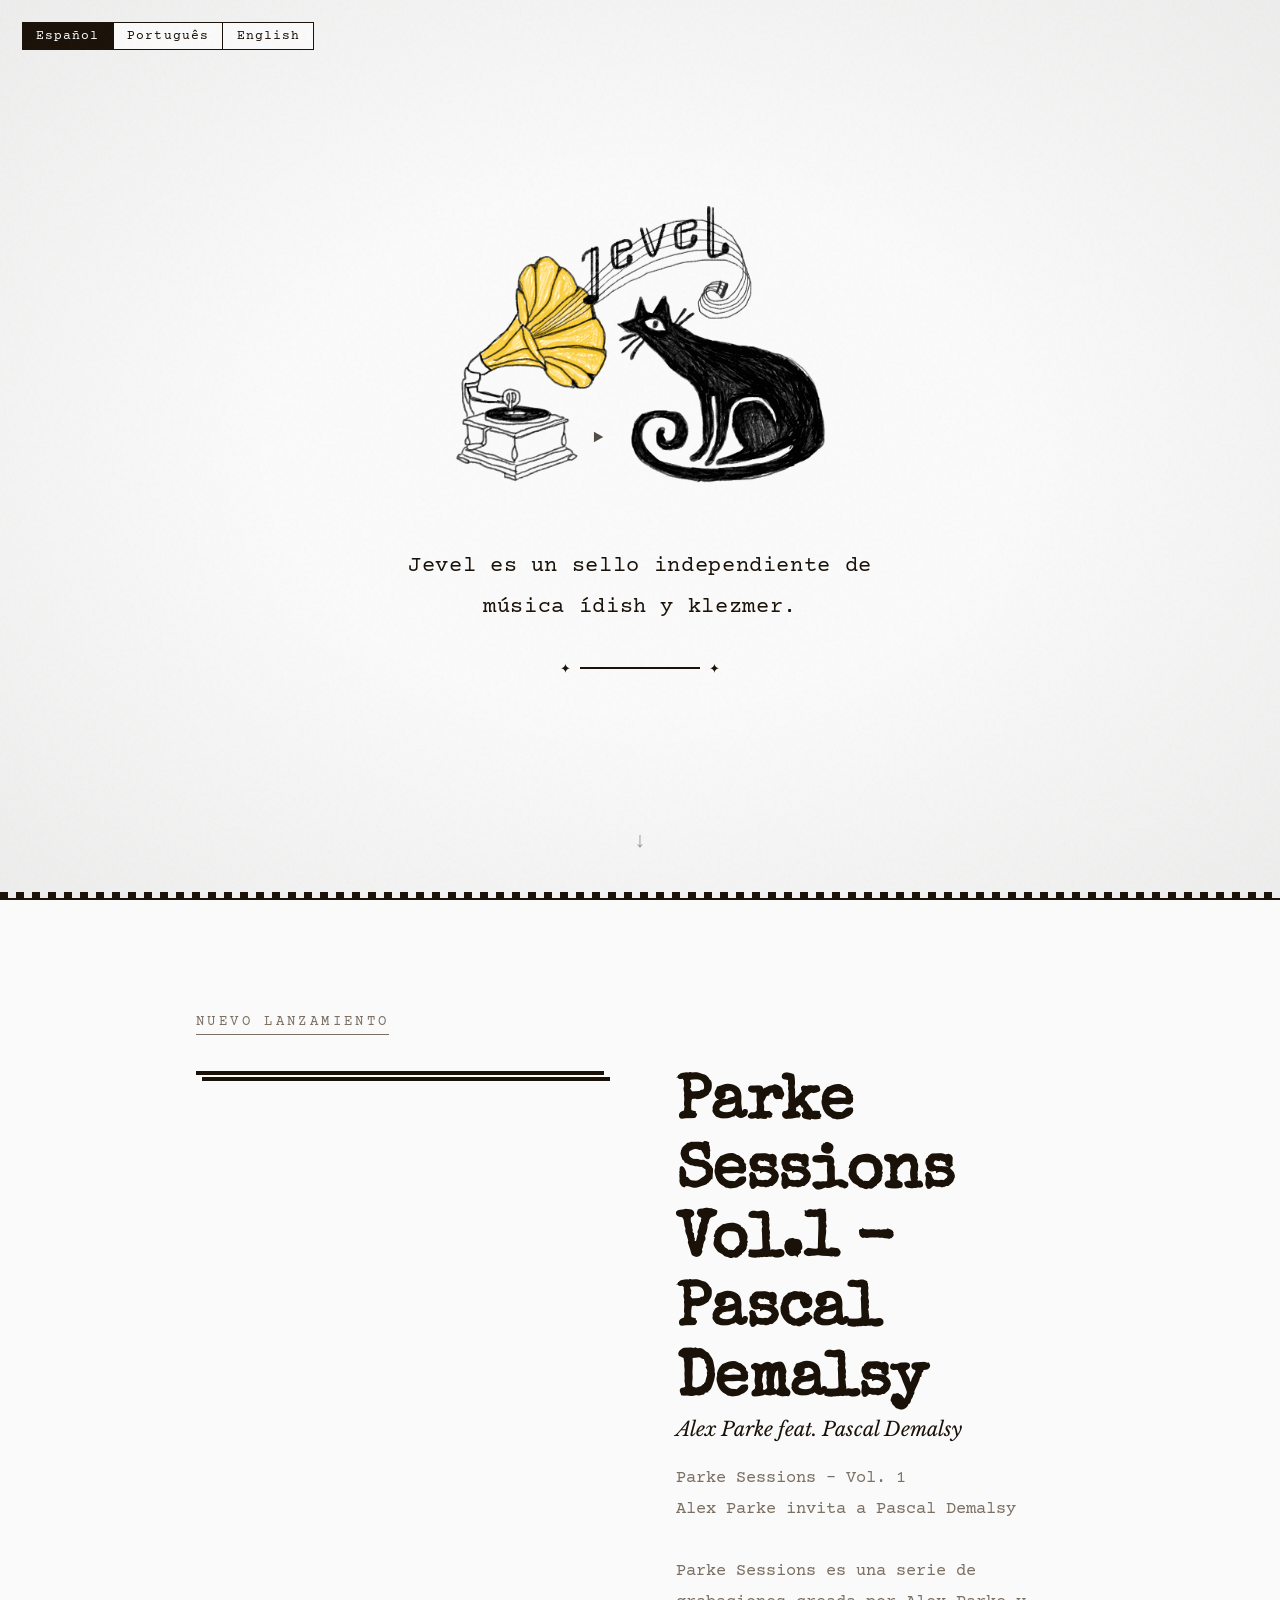
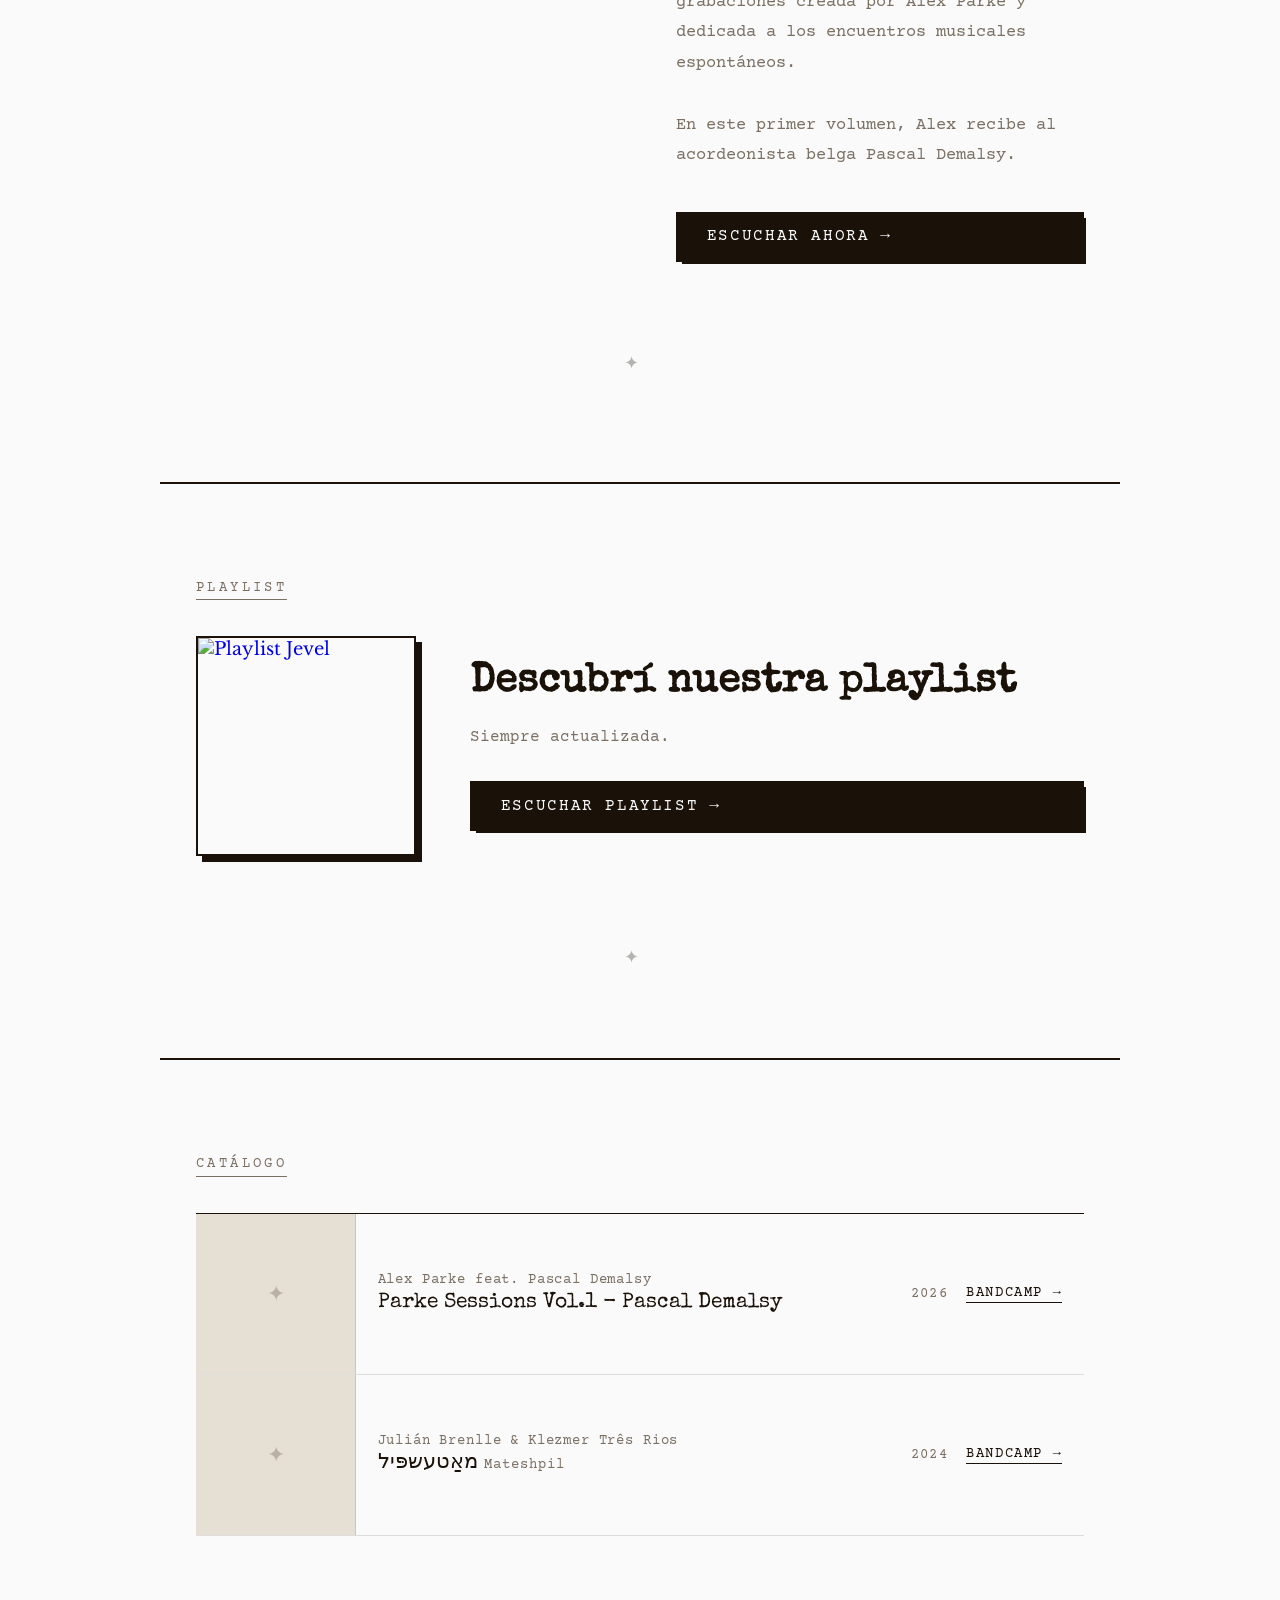
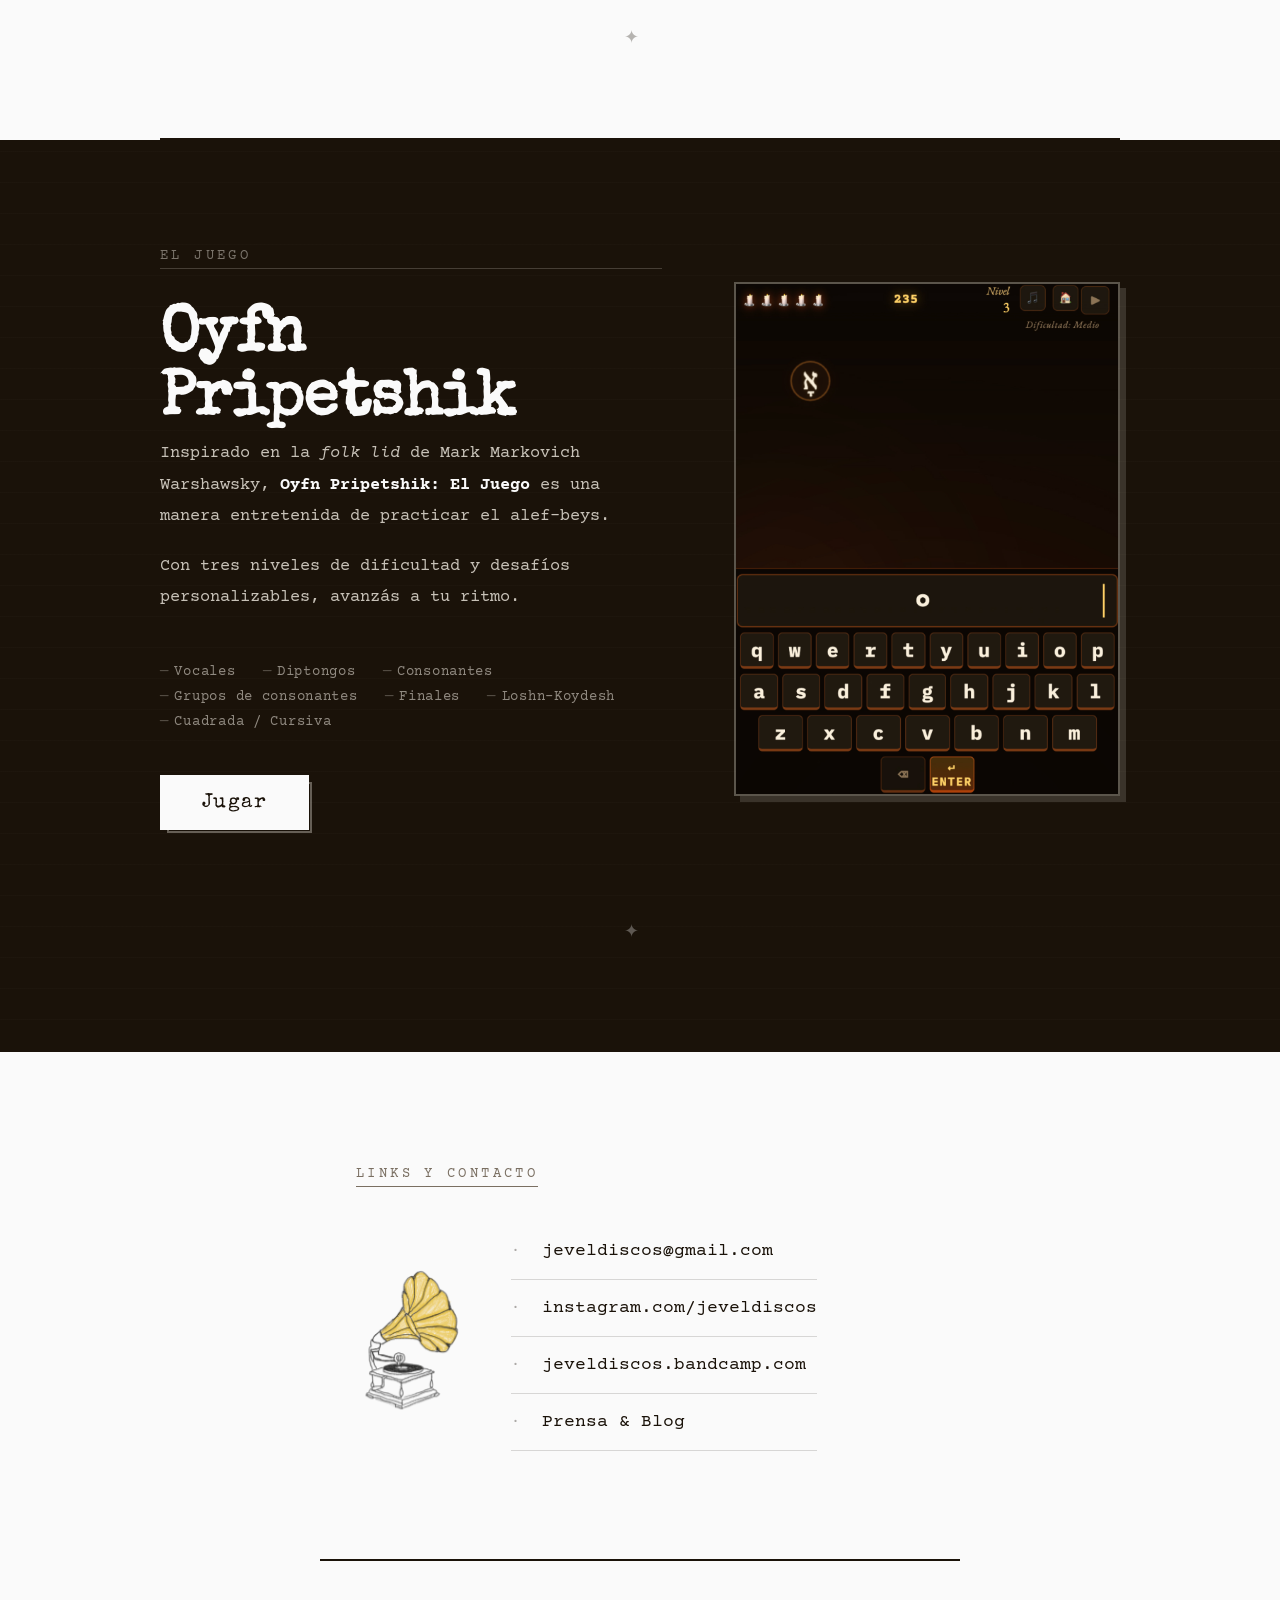
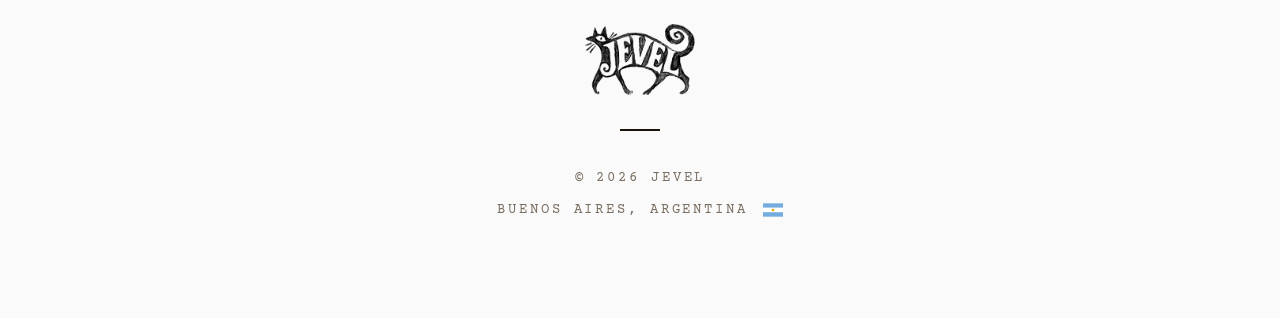
==== commit 098cbe27: "Update index.html" ====
--- a/index.html
+++ b/index.html
@@ -233,6 +233,30 @@
       </p>
       <a href="https://jeveldiscos.bandcamp.com" target="_blank" class="btn-bandcamp">
         <span data-i18n="listenNow">Escuchar ahora</span>
+        <span class="btn-arrow">→</span>
+      </a>
+    </div>
+  </div>
+  <div class="section-ornament">✦</div>
+</section>
+
+<!-- PLAYLIST -->
+<section class="playlist" id="playlist">
+  <div class="section-label" data-i18n="playlistLabel">playlist</div>
+  <div class="playlist-inner">
+    <a href="https://bandcamp.com/discotecajevel/playlist/playlist" target="_blank" rel="noopener" class="playlist-cover-link" aria-label="Escuchar playlist en Bandcamp">
+      <div class="playlist-cover-wrap">
+        <img src="playlist-imagen.webp" alt="Playlist Jevel" class="playlist-cover-img" />
+        <div class="playlist-cover-overlay">
+          <span data-i18n="listenBandcamp">Escuchar en Bandcamp →</span>
+        </div>
+      </div>
+    </a>
+    <div class="playlist-info">
+      <h2 class="playlist-title" data-i18n="playlistTitle">Descubrí nuestra playlist</h2>
+      <p class="playlist-desc" data-i18n="playlistDesc">Una selección continua de nuestro catálogo — sonidos ídish y klezmer para explorar, actualizada con cada lanzamiento.</p>
+      <a href="https://bandcamp.com/discotecajevel/playlist/playlist" target="_blank" rel="noopener" class="btn-bandcamp">
+        <span data-i18n="playlistBtn">Escuchar playlist</span>
         <span class="btn-arrow">→</span>
       </a>
     </div>
--- a/style.css
+++ b/style.css
@@ -217,7 +217,7 @@
   display: grid;
   grid-template-columns: 1fr 1fr;
   gap: 4rem;
-  align-items: center;
+  align-items: start;
 }
 
 .release-info {
@@ -229,6 +229,9 @@
 .cover-link {
   display: block;
   text-decoration: none;
+  position: sticky;
+  top: 6rem;
+  align-self: start;
 }
 
 .cover-wrap {
@@ -300,7 +303,8 @@
   line-height: 1.8;
   color: var(--mid);
   margin-bottom: 2.2rem;
-  max-width: 340px;
+  max-width: 100%;
+  white-space: pre-line;
 }
 
 .btn-bandcamp {
@@ -347,6 +351,109 @@
 
 .btn-bandcamp:hover .btn-arrow {
   transform: translateX(4px);
+}
+
+/* ---- PLAYLIST SECTION ---- */
+.playlist {
+  padding: 5rem 2rem;
+  border-bottom: 2px solid var(--ink);
+  max-width: 960px;
+  margin: 0 auto;
+}
+
+.playlist-inner {
+  display: grid;
+  grid-template-columns: 220px 1fr;
+  gap: 3rem;
+  align-items: center;
+}
+
+.playlist-cover-link {
+  display: block;
+  text-decoration: none;
+}
+
+.playlist-cover-wrap {
+  position: relative;
+  overflow: hidden;
+  border: 2px solid var(--ink);
+  box-shadow: 6px 6px 0 var(--ink);
+  transition: transform 0.2s, box-shadow 0.2s;
+}
+
+.playlist-cover-wrap:hover {
+  transform: translate(-3px, -3px);
+  box-shadow: 9px 9px 0 var(--ink);
+}
+
+.playlist-cover-img {
+  width: 100%;
+  aspect-ratio: 1;
+  object-fit: cover;
+  display: block;
+  filter: contrast(1.05) saturate(0.95);
+  transition: filter 0.3s;
+}
+
+.playlist-cover-overlay {
+  position: absolute;
+  inset: 0;
+  background: rgba(26,18,9,0.85);
+  display: flex;
+  align-items: center;
+  justify-content: center;
+  text-align: center;
+  padding: 0 1rem;
+  opacity: 0;
+  transition: opacity 0.3s;
+  font-family: var(--font-mono);
+  font-size: 0.85rem;
+  color: var(--paper);
+  letter-spacing: 0.05em;
+}
+
+.playlist-cover-wrap:hover .playlist-cover-overlay {
+  opacity: 1;
+}
+
+.playlist-info {
+  display: flex;
+  flex-direction: column;
+  justify-content: center;
+}
+
+.playlist-title {
+  font-family: var(--font-display);
+  font-size: clamp(1.6rem, 3.5vw, 2.2rem);
+  line-height: 1.15;
+  margin-bottom: 0.9rem;
+}
+
+.playlist-desc {
+  font-family: var(--font-mono);
+  font-size: 0.9rem;
+  line-height: 1.8;
+  color: var(--mid);
+  margin-bottom: 1.6rem;
+  max-width: 480px;
+}
+
+@media (max-width: 600px) {
+  .playlist {
+    padding: 3.5rem 1rem;
+  }
+  .playlist-inner {
+    grid-template-columns: 1fr;
+    text-align: center;
+    gap: 1.8rem;
+  }
+  .playlist-cover-wrap {
+    max-width: 220px;
+    margin: 0 auto;
+  }
+  .playlist-desc {
+    margin: 0 auto 1.6rem;
+  }
 }
 
 /* ---- GAME SECTION ---- */
@@ -629,6 +736,10 @@
     gap: 2.5rem;
   }
 
+  .cover-link {
+    position: static;
+  }
+
   .game-visual {
     order: -1;
   }
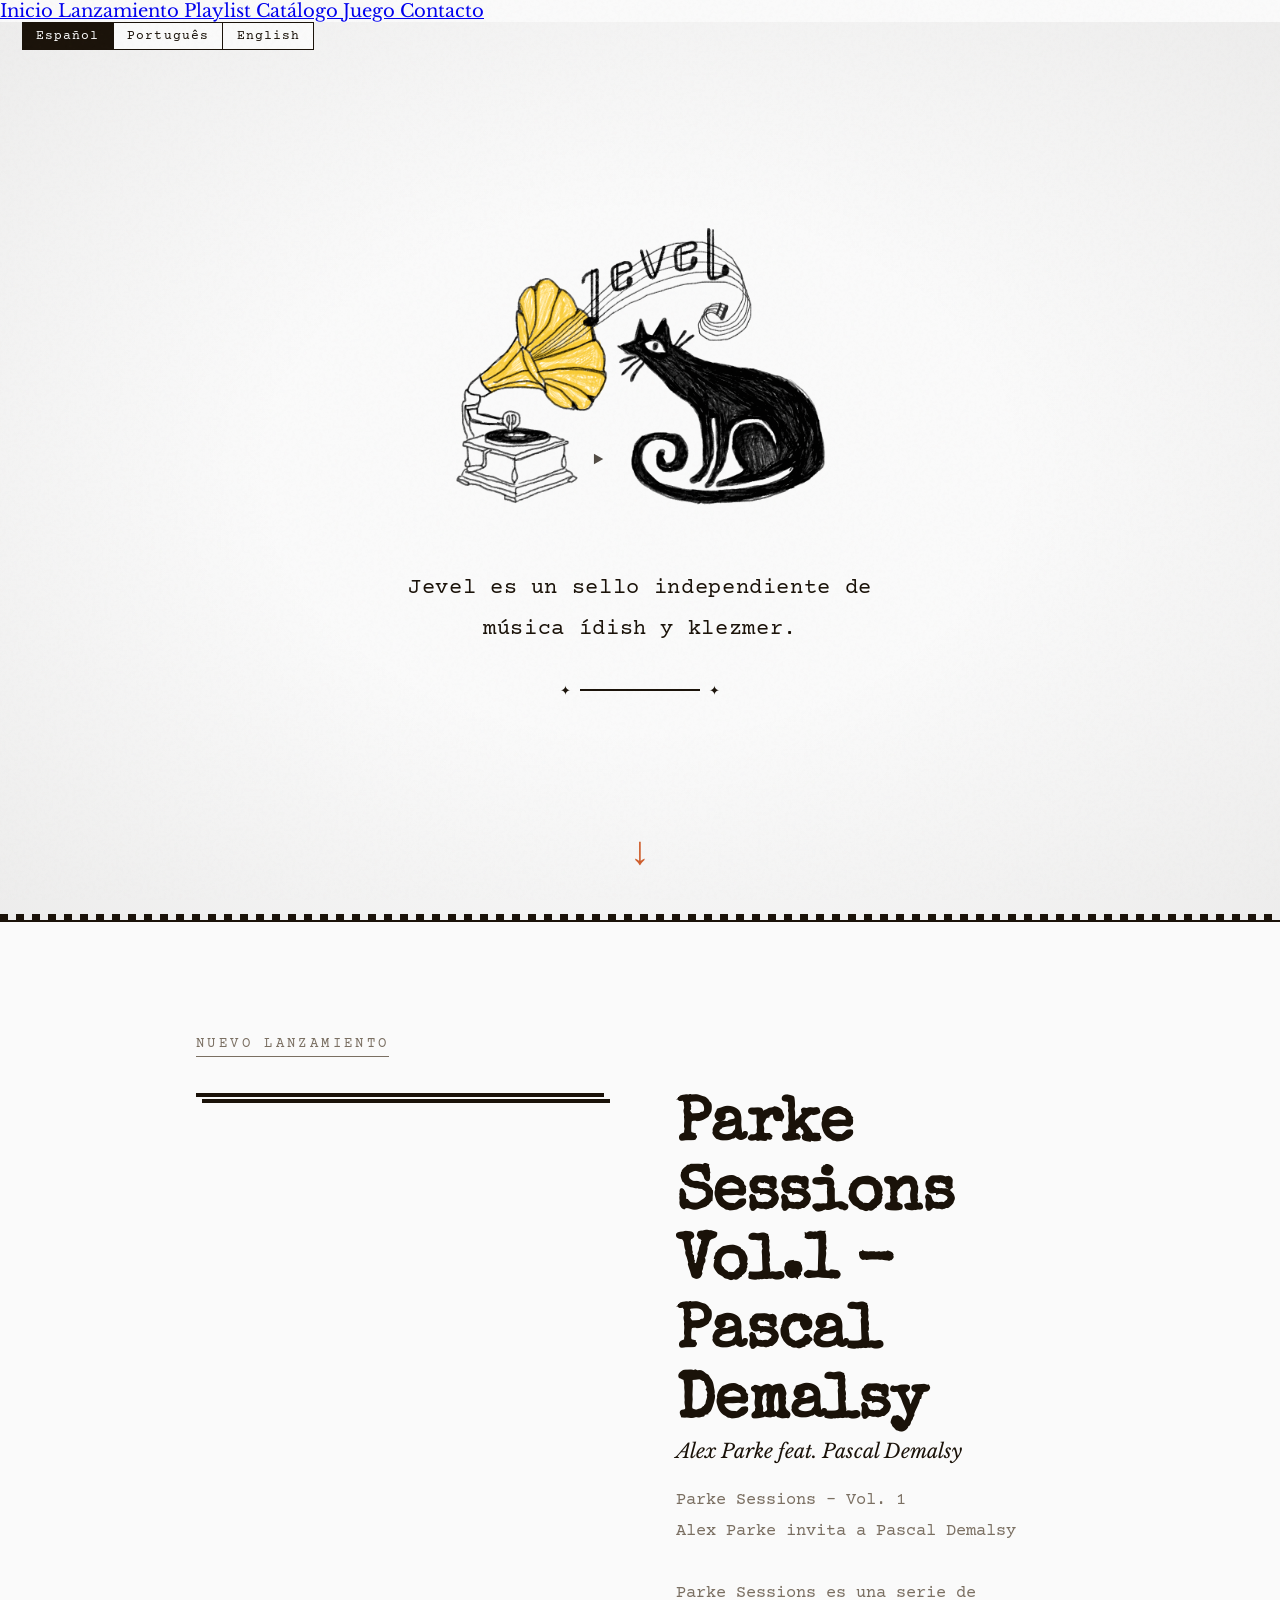
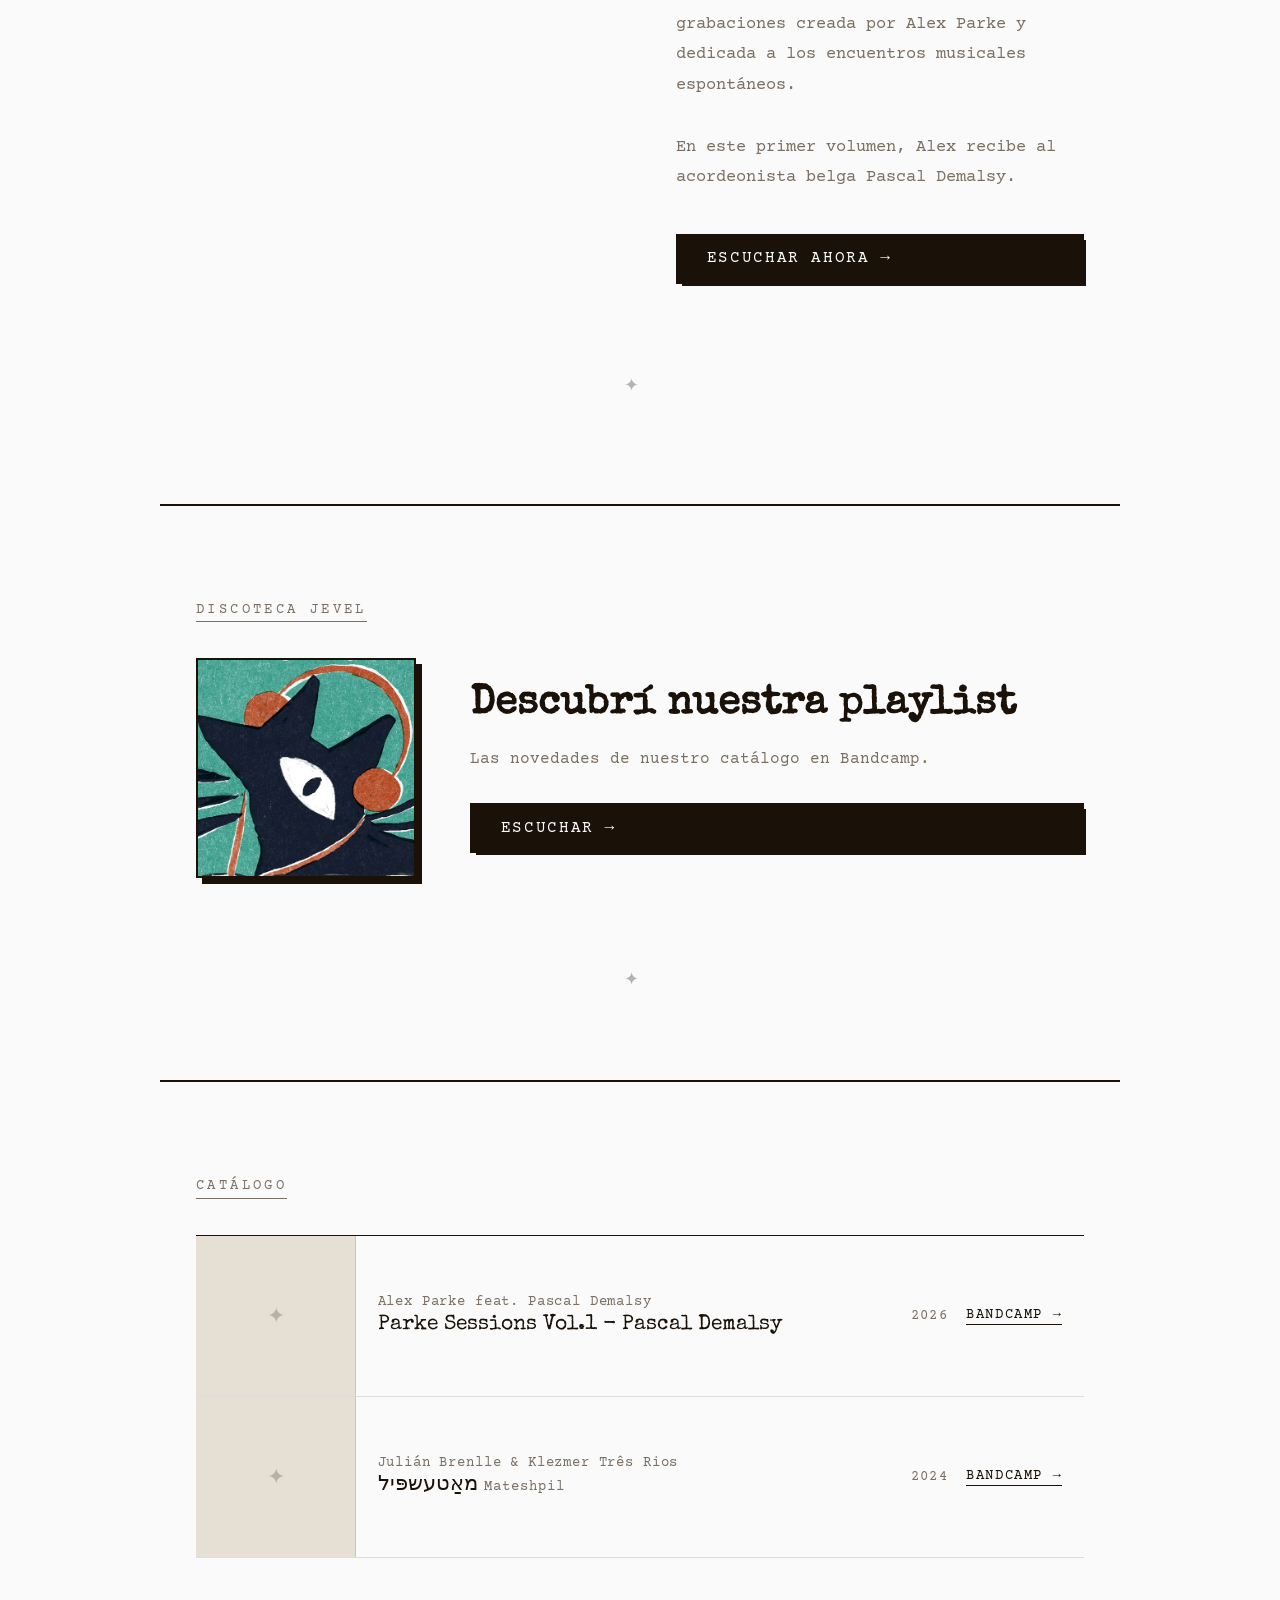
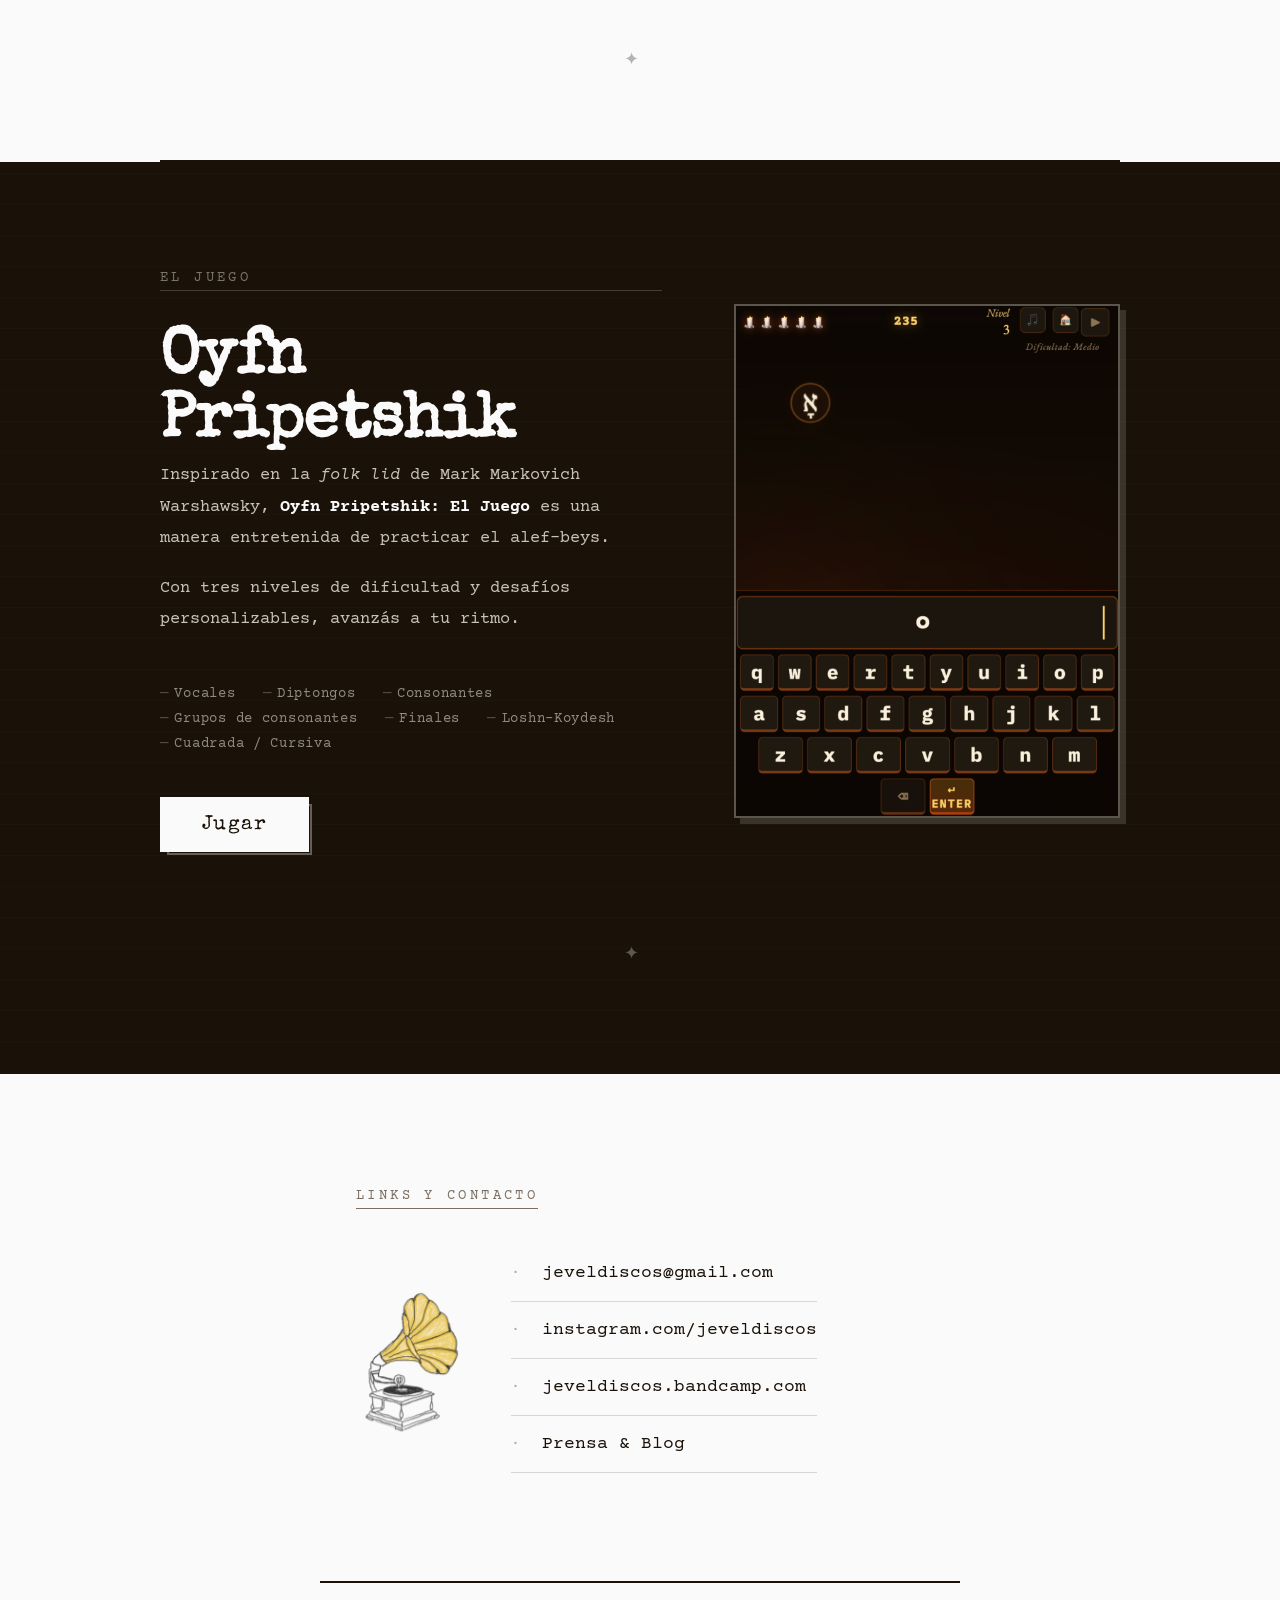
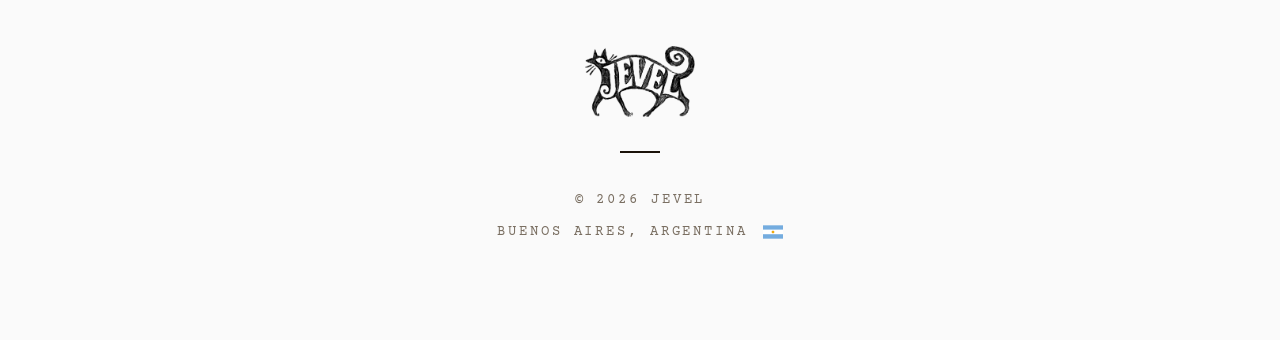
==== commit 325bf7ad: "Update index.html" ====
--- a/index.html
+++ b/index.html
@@ -192,8 +192,36 @@
   <button class="lang-btn" data-lang="en">English</button>
 </div>
 
+<!-- Section dot-nav -->
+<nav class="dot-nav" aria-label="Secciones" id="dotNav">
+  <a href="#hero" class="dot-nav-item active" data-section="hero">
+    <span class="dot-nav-label" data-i18n="navHero">Inicio</span>
+    <span class="dot-nav-dot"></span>
+  </a>
+  <a href="#release" class="dot-nav-item" data-section="release">
+    <span class="dot-nav-label" data-i18n="navRelease">Lanzamiento</span>
+    <span class="dot-nav-dot"></span>
+  </a>
+  <a href="#playlist" class="dot-nav-item" data-section="playlist">
+    <span class="dot-nav-label" data-i18n="navPlaylist">Playlist</span>
+    <span class="dot-nav-dot"></span>
+  </a>
+  <a href="#recordbox" class="dot-nav-item" data-section="recordbox">
+    <span class="dot-nav-label" data-i18n="navCatalog">Catálogo</span>
+    <span class="dot-nav-dot"></span>
+  </a>
+  <a href="#game" class="dot-nav-item" data-section="game">
+    <span class="dot-nav-label" data-i18n="navGame">Juego</span>
+    <span class="dot-nav-dot"></span>
+  </a>
+  <a href="#contact" class="dot-nav-item" data-section="contact">
+    <span class="dot-nav-label" data-i18n="navContact">Contacto</span>
+    <span class="dot-nav-dot"></span>
+  </a>
+</nav>
+
 <!-- HERO -->
-<header class="hero">
+<header class="hero" id="hero">
   <div class="noise-overlay"></div>
   <div class="hero-inner">
     <div class="logo-wrap">
--- a/style.css
+++ b/style.css
@@ -174,14 +174,16 @@
   bottom: 2.5rem;
   left: 50%;
   transform: translateX(-50%);
-  font-size: 1.2rem;
-  animation: bounce 2s ease-in-out infinite;
-  opacity: 0.4;
+  font-size: 2.2rem;
+  font-weight: bold;
+  color: var(--accent);
+  animation: bounce 1.6s ease-in-out infinite;
+  opacity: 0.85;
 }
 
 @keyframes bounce {
   0%, 100% { transform: translateX(-50%) translateY(0); }
-  50%       { transform: translateX(-50%) translateY(8px); }
+  50%       { transform: translateX(-50%) translateY(14px); }
 }
 
 /* ---- SHARED SECTION STYLES ---- */
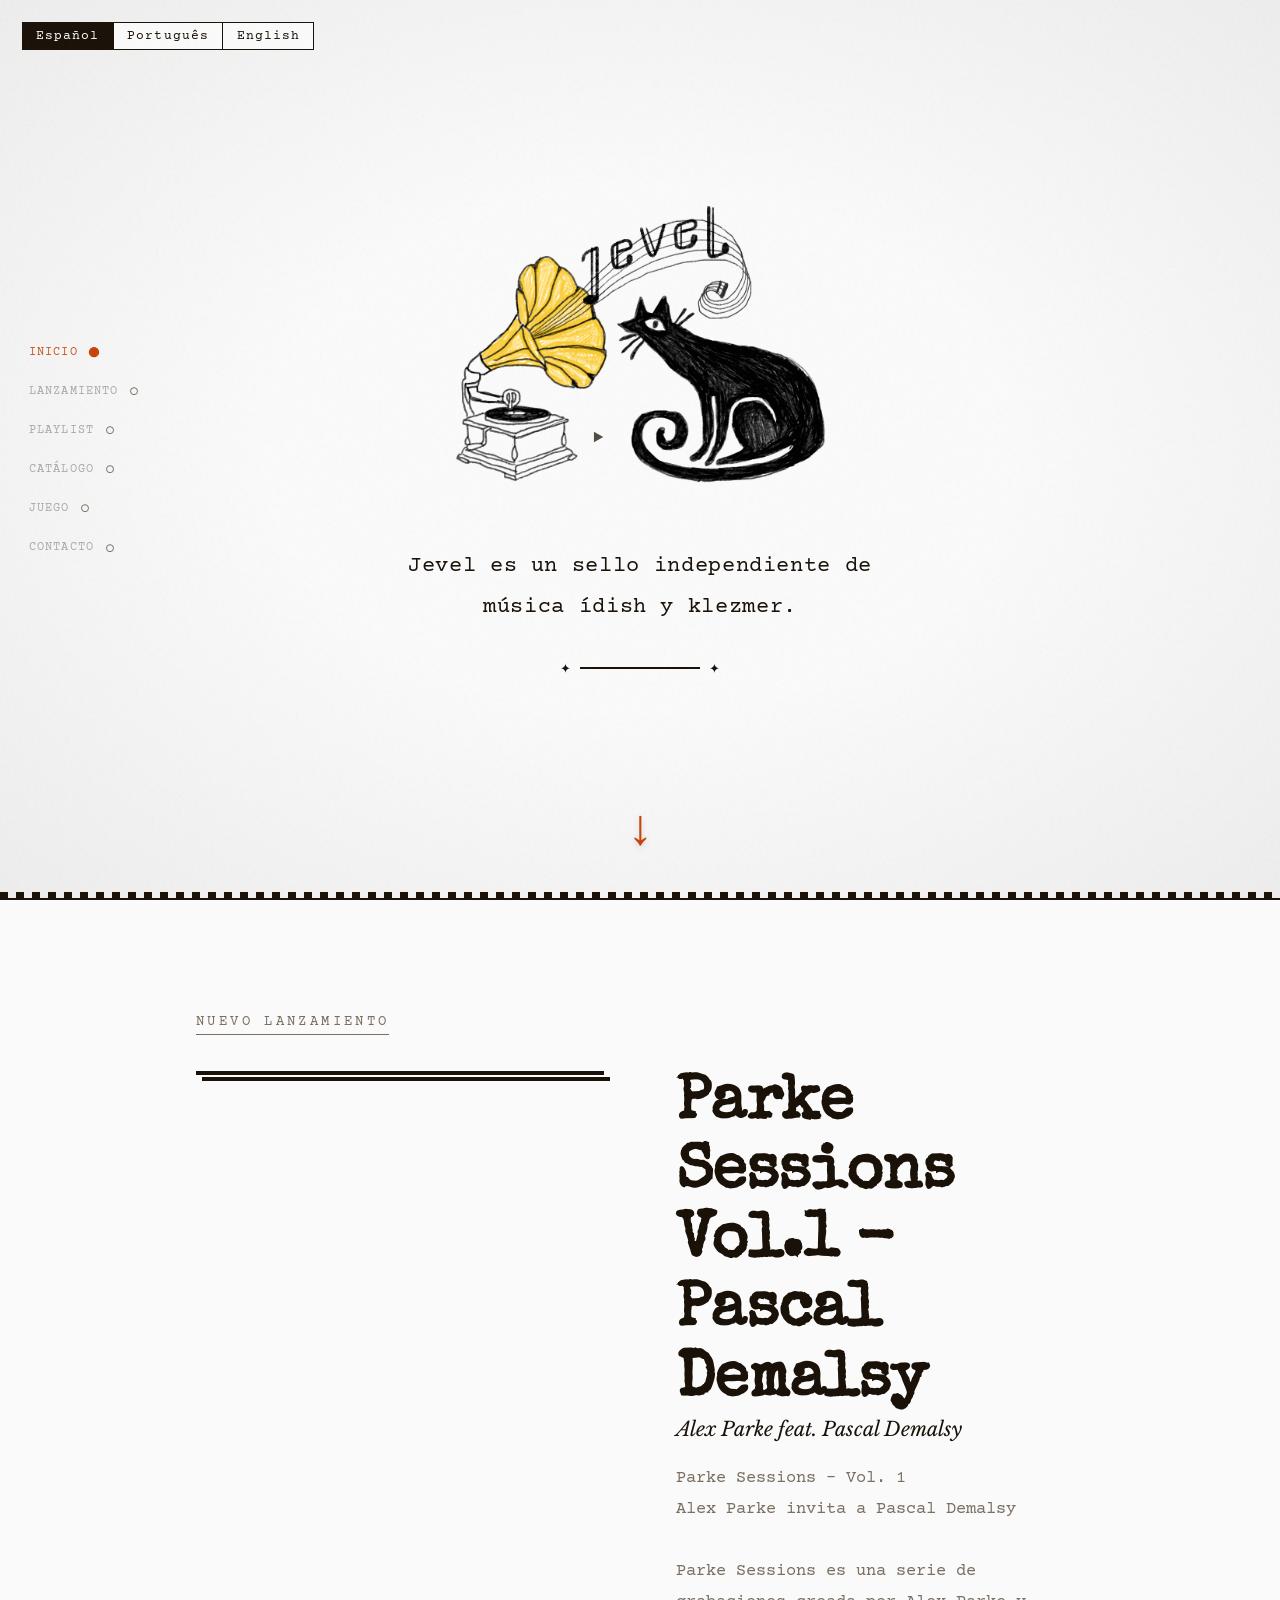
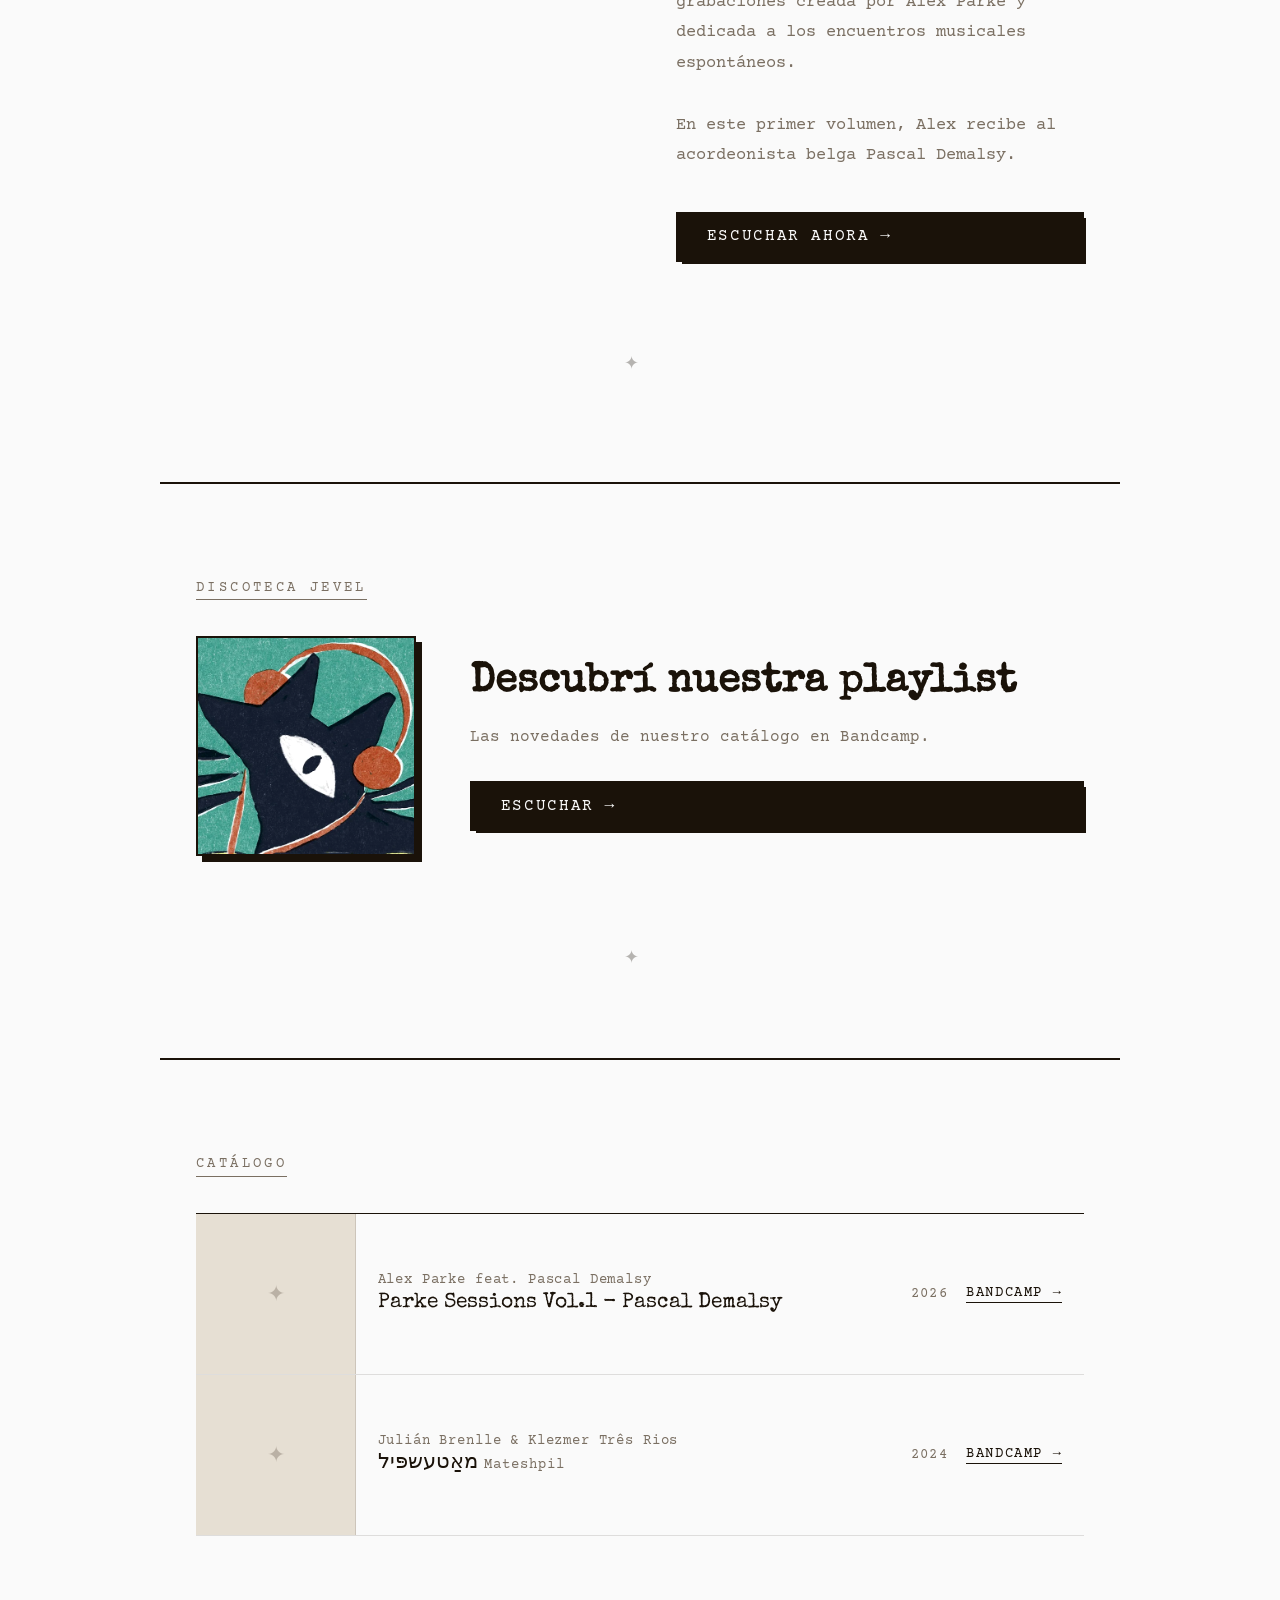
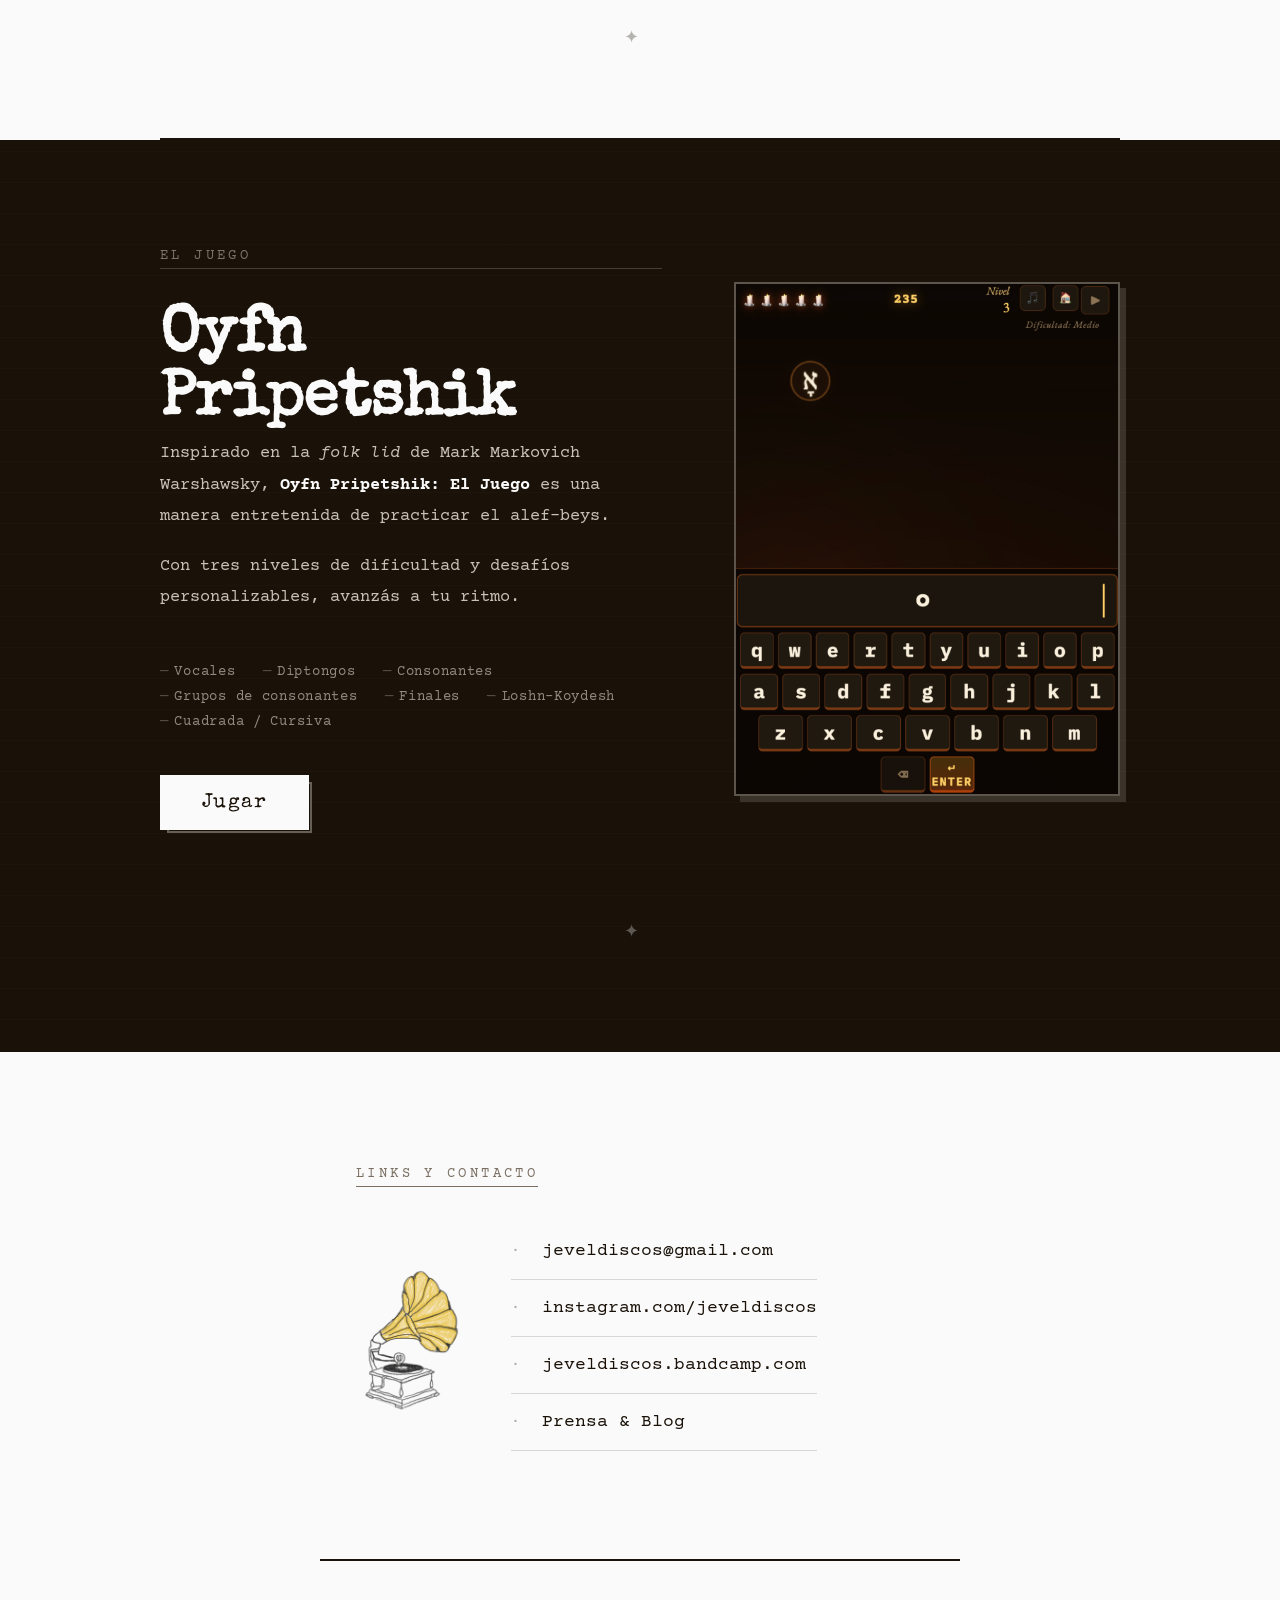
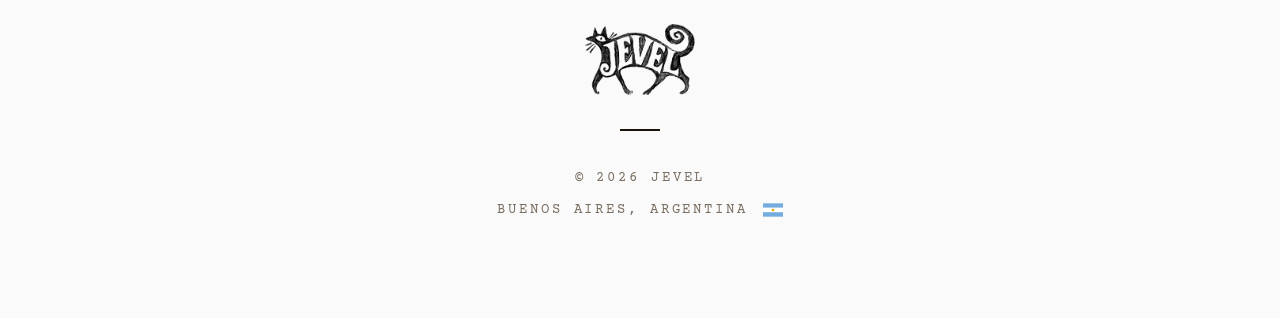
==== commit d213df97: "Update index.html" ====
--- a/index.html
+++ b/index.html
@@ -195,28 +195,28 @@
 <!-- Section dot-nav -->
 <nav class="dot-nav" aria-label="Secciones" id="dotNav">
   <a href="#hero" class="dot-nav-item active" data-section="hero">
+    <span class="dot-nav-dot"></span>
     <span class="dot-nav-label" data-i18n="navHero">Inicio</span>
-    <span class="dot-nav-dot"></span>
   </a>
   <a href="#release" class="dot-nav-item" data-section="release">
+    <span class="dot-nav-dot"></span>
     <span class="dot-nav-label" data-i18n="navRelease">Lanzamiento</span>
-    <span class="dot-nav-dot"></span>
   </a>
   <a href="#playlist" class="dot-nav-item" data-section="playlist">
+    <span class="dot-nav-dot"></span>
     <span class="dot-nav-label" data-i18n="navPlaylist">Playlist</span>
-    <span class="dot-nav-dot"></span>
   </a>
   <a href="#recordbox" class="dot-nav-item" data-section="recordbox">
+    <span class="dot-nav-dot"></span>
     <span class="dot-nav-label" data-i18n="navCatalog">Catálogo</span>
-    <span class="dot-nav-dot"></span>
   </a>
   <a href="#game" class="dot-nav-item" data-section="game">
+    <span class="dot-nav-dot"></span>
     <span class="dot-nav-label" data-i18n="navGame">Juego</span>
-    <span class="dot-nav-dot"></span>
   </a>
   <a href="#contact" class="dot-nav-item" data-section="contact">
+    <span class="dot-nav-dot"></span>
     <span class="dot-nav-label" data-i18n="navContact">Contacto</span>
-    <span class="dot-nav-dot"></span>
   </a>
 </nav>
 
--- a/style.css
+++ b/style.css
@@ -47,6 +47,78 @@
   opacity: 0.5;
 }
 
+/* ---- SECTION DOT-NAV ---- */
+.dot-nav {
+  position: fixed;
+  top: 50%;
+  left: 1.6rem;
+  transform: translateY(-50%);
+  z-index: 900;
+  display: flex;
+  flex-direction: column;
+  align-items: flex-start;
+  gap: 1.15rem;
+}
+
+.dot-nav-item {
+  display: flex;
+  flex-direction: row-reverse;
+  align-items: center;
+  gap: 0.65rem;
+  text-decoration: none;
+  padding: 0.15rem 0;
+}
+
+.dot-nav-label {
+  font-family: var(--font-mono);
+  font-size: 0.65rem;
+  letter-spacing: 0.1em;
+  text-transform: uppercase;
+  color: var(--ink);
+  opacity: 0.32;
+  transition: opacity 0.2s, color 0.2s;
+  white-space: nowrap;
+}
+
+.dot-nav-dot {
+  width: 8px;
+  height: 8px;
+  border-radius: 50%;
+  border: 1.5px solid var(--mid);
+  background: transparent;
+  flex-shrink: 0;
+  transition: background 0.2s, border-color 0.2s, transform 0.2s;
+}
+
+.dot-nav-item:hover .dot-nav-label {
+  opacity: 0.7;
+}
+
+.dot-nav-item:hover .dot-nav-dot,
+.dot-nav-item.active .dot-nav-dot {
+  background: var(--accent);
+  border-color: var(--accent);
+  transform: scale(1.3);
+}
+
+.dot-nav-item.active .dot-nav-label {
+  opacity: 0.9;
+  color: var(--accent);
+}
+
+@media (max-width: 640px) {
+  .dot-nav {
+    left: 0.9rem;
+    gap: 0.9rem;
+  }
+  .dot-nav-label {
+    display: none;
+  }
+  .dot-nav-item {
+    padding: 0.3rem;
+  }
+}
+
 /* ---- LANG SWITCHER ---- */
 .lang-switcher {
   position: fixed;
@@ -171,19 +243,20 @@
 
 .scroll-hint {
   position: absolute;
-  bottom: 2.5rem;
+  bottom: 2.2rem;
   left: 50%;
   transform: translateX(-50%);
-  font-size: 2.2rem;
+  font-size: 2.8rem;
   font-weight: bold;
   color: var(--accent);
-  animation: bounce 1.6s ease-in-out infinite;
-  opacity: 0.85;
+  animation: bounce 1.4s ease-in-out infinite;
+  opacity: 1;
+  text-shadow: 0 2px 6px rgba(26,18,9,0.15);
 }
 
 @keyframes bounce {
-  0%, 100% { transform: translateX(-50%) translateY(0); }
-  50%       { transform: translateX(-50%) translateY(14px); }
+  0%, 100% { transform: translateX(-50%) translateY(0) scale(1); }
+  50%       { transform: translateX(-50%) translateY(16px) scale(1.15); }
 }
 
 /* ---- SHARED SECTION STYLES ---- */
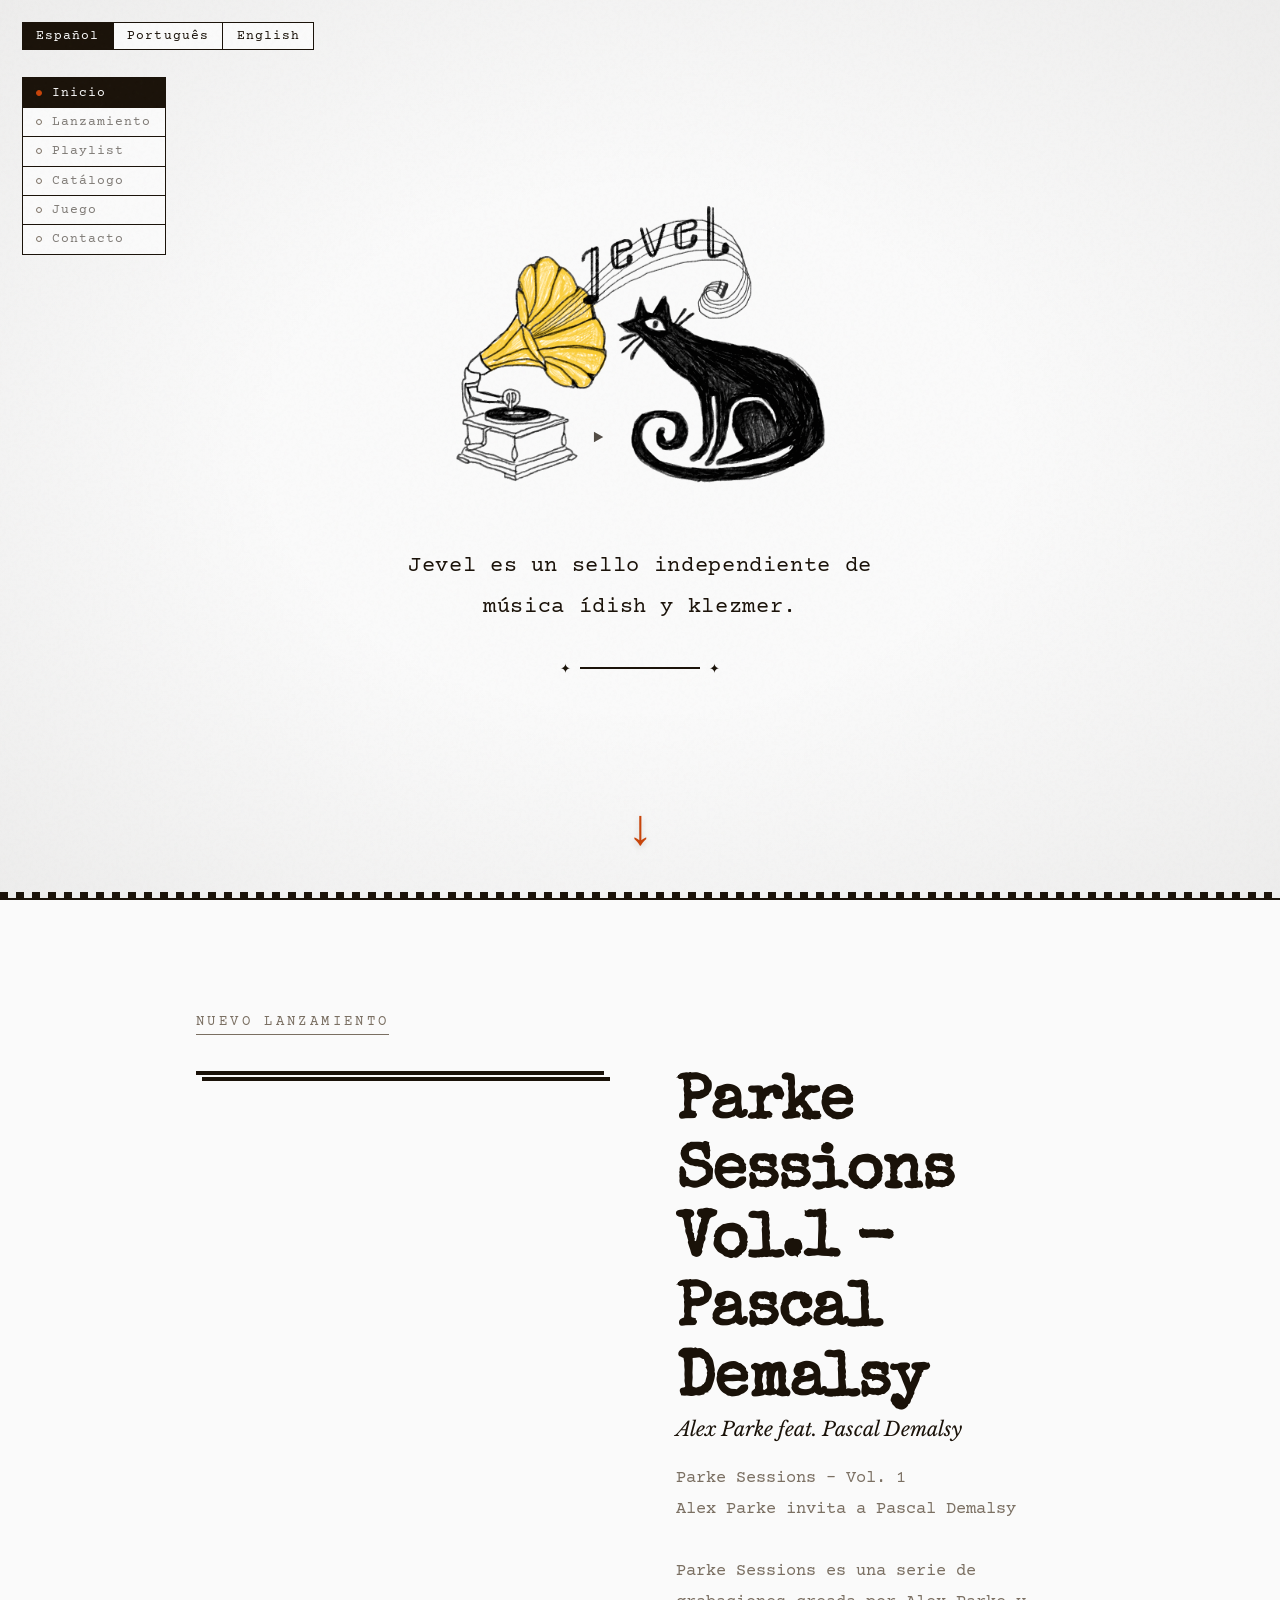
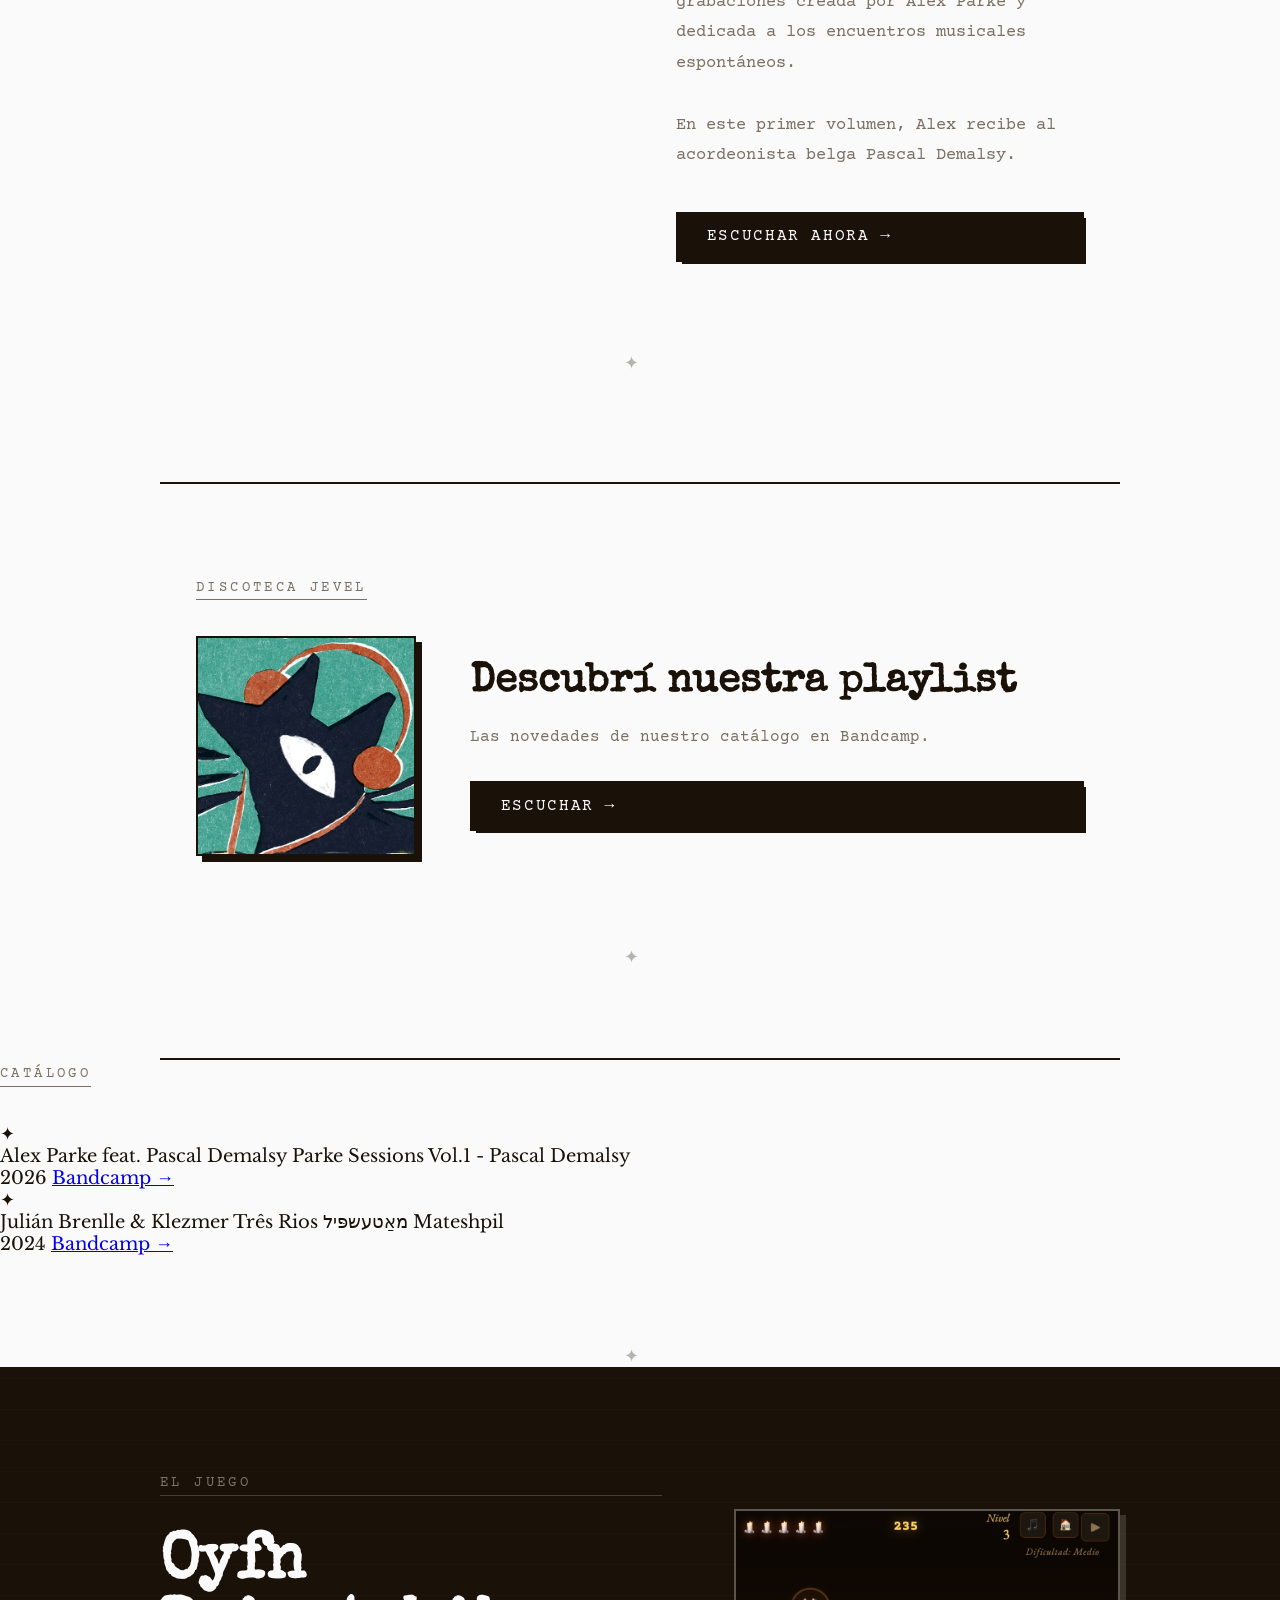
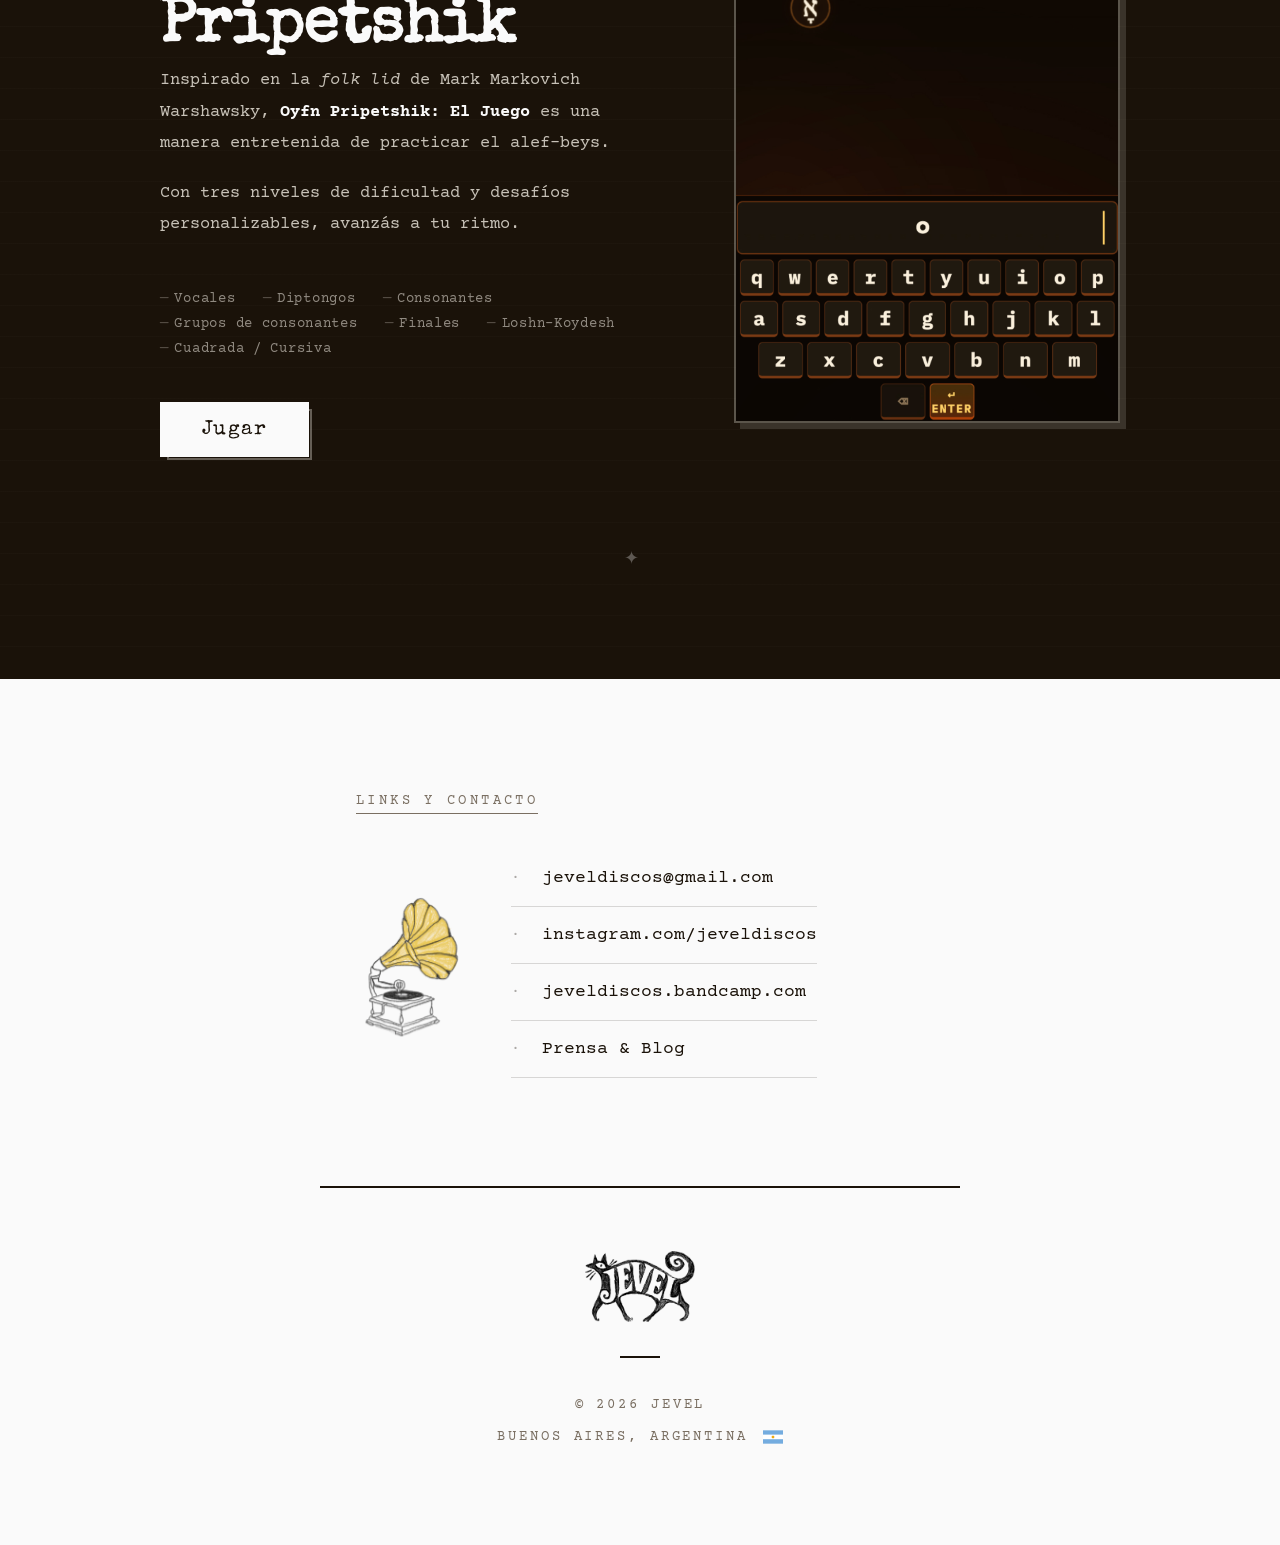
==== commit 6ceb1f18: "Update index.html" ====
--- a/index.html
+++ b/index.html
@@ -4,184 +4,10 @@
 <meta charset="UTF-8" />
 <meta name="viewport" content="width=device-width, initial-scale=1.0" />
 <title>Jevel</title>
+<meta name="description" content="Jevel es un sello independiente de música ídish y klezmer con base en Buenos Aires. Descubrí nuestros lanzamientos, catálogo y un juego para practicar el alef-beys." />
 <link rel="stylesheet" href="style.css" />
 <link rel="preconnect" href="https://fonts.googleapis.com">
 <link href="https://fonts.googleapis.com/css2?family=Special+Elite&family=Libre+Baskerville:ital,wght@0,400;0,700;1,400&family=Courier+Prime:ital,wght@0,400;0,700;1,400&display=swap" rel="stylesheet">
-<style>
-/* ---- RECORD BOX ---- */
-.recordbox {
-  padding: 5rem 2rem;
-  border-bottom: 2px solid var(--ink);
-  max-width: 960px;
-  margin: 0 auto;
-}
-
-.recordbox-list {
-  list-style: none;
-  border-top: 1px solid var(--ink);
-}
-
-.recordbox-item {
-  display: grid;
-  grid-template-columns: auto 1fr auto;
-  align-items: stretch;
-  gap: 0;
-  border-bottom: 1px solid rgba(26,18,9,0.12);
-  opacity: 0;
-  transform: translateY(8px);
-  transition: opacity 0.5s, transform 0.5s, border-color 0.2s;
-  position: relative;
-  overflow: hidden;
-}
-.recordbox-item::before {
-  content: '';
-  position: absolute;
-  left: 0;
-  top: 0;
-  bottom: 0;
-  width: 2px;
-  background: var(--accent);
-  transform: scaleY(0);
-  transition: transform 0.2s cubic-bezier(0.22,1,0.36,1);
-  transform-origin: bottom;
-}
-.recordbox-item:hover::before { transform: scaleY(1); }
-.recordbox-item.visible { opacity: 1; transform: translateY(0); }
-
-.recordbox-cover {
-  width: 160px;
-  height: 160px;
-  flex-shrink: 0;
-  overflow: hidden;
-  border-right: 1px solid rgba(26,18,9,0.12);
-  display: flex;
-  align-items: center;
-  justify-content: center;
-  background: var(--paper-dark);
-}
-.recordbox-cover img {
-  width: 160px;
-  height: 160px;
-  object-fit: cover;
-  display: block;
-  filter: contrast(1.05) saturate(0.9);
-  transition: filter 0.3s;
-}
-.recordbox-item:hover .recordbox-cover img { filter: contrast(1.1) saturate(1); }
-.recordbox-cover-placeholder {
-  font-family: var(--font-display);
-  font-size: 1.2rem;
-  color: var(--mid);
-  opacity: 0.4;
-  width: 60px;
-  aspect-ratio: 1;
-  display: flex;
-  align-items: center;
-  justify-content: center;
-}
-
-.recordbox-left {
-  display: flex;
-  flex-direction: column;
-  gap: 0.15rem;
-  padding: 1rem 1.2rem;
-  justify-content: center;
-}
-.recordbox-artista {
-  font-family: var(--font-mono);
-  font-size: 0.78rem;
-  letter-spacing: 0.06em;
-  color: var(--mid);
-}
-.recordbox-titulo {
-  font-family: var(--font-display);
-  font-size: 1.15rem;
-  line-height: 1.2;
-  color: var(--ink);
-}
-.recordbox-subtitulo {
-  font-family: var(--font-mono);
-  font-size: 0.75rem;
-  color: var(--mid);
-  letter-spacing: 0.08em;
-}
-
-.recordbox-right {
-  display: flex;
-  align-items: center;
-  gap: 1rem;
-  flex-shrink: 0;
-  padding: 1rem 1.2rem;
-}
-.recordbox-año {
-  font-family: var(--font-mono);
-  font-size: 0.75rem;
-  color: var(--mid);
-  letter-spacing: 0.1em;
-}
-.recordbox-link {
-  font-family: var(--font-mono);
-  font-size: 0.75rem;
-  letter-spacing: 0.12em;
-  text-transform: uppercase;
-  color: var(--ink);
-  text-decoration: none;
-  border-bottom: 1px solid var(--ink);
-  padding-bottom: 0.05rem;
-  transition: color 0.15s, border-color 0.15s;
-  white-space: nowrap;
-}
-.recordbox-link:hover { color: var(--accent); border-color: var(--accent); }
-
-.recordbox-empty {
-  padding: 3rem 0;
-  font-family: var(--font-mono);
-  font-size: 0.85rem;
-  color: var(--mid);
-  letter-spacing: 0.05em;
-}
-
-@media (max-width: 600px) {
-  .recordbox {
-    padding: 3rem 1rem;
-  }
-  .recordbox-item {
-    grid-template-columns: 80px 1fr auto;
-    grid-template-rows: auto;
-  }
-  .recordbox-cover {
-    width: 80px;
-    height: 80px;
-    border-right: 1px solid rgba(26,18,9,0.12);
-    border-bottom: none;
-  }
-  .recordbox-cover img {
-    width: 80px;
-    height: 80px;
-  }
-  .recordbox-left {
-    padding: 0.6rem 0.8rem;
-  }
-  .recordbox-artista {
-    font-size: 0.7rem;
-  }
-  .recordbox-titulo {
-    font-size: 0.95rem;
-  }
-  .recordbox-right {
-    padding: 0.6rem 0.6rem 0.6rem 0;
-    flex-direction: column;
-    align-items: flex-end;
-    gap: 0.4rem;
-    justify-content: center;
-  }
-  .recordbox-año { display: none; }
-  .recordbox-link {
-    font-size: 0.68rem;
-    letter-spacing: 0.08em;
-  }
-}
-</style>
 </head>
 <body>
 
@@ -246,7 +72,7 @@
   <div class="release-inner" id="release-inner">
     <a href="https://jeveldiscos.bandcamp.com" target="_blank" class="cover-link" aria-label="Escuchar en Bandcamp">
       <div class="cover-wrap">
-        <img src="Mateshpil-cover.jpg" alt="Mateshpil" class="cover-img" />
+        <img src="Mateshpil-cover.jpg" alt="Mateshpil" class="cover-img" loading="lazy" />
         <div class="cover-overlay">
           <span data-i18n="listenBandcamp">Escuchar en Bandcamp →</span>
         </div>
@@ -274,7 +100,7 @@
   <div class="playlist-inner">
     <a href="https://bandcamp.com/discotecajevel/playlist/playlist" target="_blank" rel="noopener" class="playlist-cover-link" aria-label="Escuchar playlist en Bandcamp">
       <div class="playlist-cover-wrap">
-        <img src="playlist-imagen.webp" alt="Playlist Jevel" class="playlist-cover-img" />
+        <img src="playlist-imagen.webp" alt="Playlist Jevel" class="playlist-cover-img" loading="lazy" />
         <div class="playlist-cover-overlay">
           <span data-i18n="listenBandcamp">Escuchar en Bandcamp →</span>
         </div>
@@ -328,7 +154,7 @@
     </div>
     <div class="game-visual">
       <div class="game-photo-wrap">
-        <img src="03.jpg" alt="Oyfn Pripetshik" class="game-photo" />
+        <img src="03.jpg" alt="Oyfn Pripetshik" class="game-photo" loading="lazy" />
       </div>
     </div>
   </div>
@@ -339,7 +165,7 @@
 <section class="contact" id="contact">
   <div class="section-label" data-i18n="contactLabel">Links y contacto</div>
   <div class="contact-body">
-    <img src="vitrola.png" alt="" class="rca-img" />
+    <img src="vitrola.png" alt="" class="rca-img" loading="lazy" />
     <div class="contact-links">
       <a href="mailto:jeveldiscos@gmail.com" class="contact-item">
         <span class="contact-icon">·</span>
@@ -364,7 +190,7 @@
 <!-- FOOTER -->
 <footer class="footer">
   <div class="footer-logo-wrap">
-    <img src="logolapiz.png" alt="Jevel" class="footer-logo" />
+    <img src="logolapiz.png" alt="Jevel" class="footer-logo" loading="lazy" />
   </div>
   <div class="footer-divider"></div>
   <p class="footer-text">© 2026 Jevel</p>
@@ -408,7 +234,7 @@
     const descripcion = getDescripcion(disco, lang);
 
     const coverHtml = disco.cover
-      ? `<img src="${disco.cover}" alt="${disco.subtitulo || disco.titulo}" class="cover-img" onerror="this.style.display='none'"/>`
+      ? `<img src="${disco.cover}" alt="${disco.subtitulo || disco.titulo}" class="cover-img" loading="lazy" onerror="this.style.display='none'"/>`
       : `<div style="width:100%;aspect-ratio:1;background:var(--paper-dark);display:flex;align-items:center;justify-content:center;font-family:var(--font-display);font-size:4rem;color:var(--mid)">✦</div>`;
 
     document.getElementById('release-inner').innerHTML = `
@@ -449,7 +275,7 @@
 
     list.innerHTML = recordbox.map((d, i) => {
       const coverHtml = d.cover
-        ? `<img src="${d.cover}" alt="${d.subtitulo || d.titulo}" onerror="this.parentElement.innerHTML='<span class=\\'recordbox-cover-placeholder\\'>✦</span>'" />`
+        ? `<img src="${d.cover}" alt="${d.subtitulo || d.titulo}" loading="lazy" onerror="this.parentElement.innerHTML='<span class=\\'recordbox-cover-placeholder\\'>✦</span>'" />`
         : `<span class="recordbox-cover-placeholder">✦</span>`;
       return `
       <li class="recordbox-item" style="transition-delay:${i * 0.06}s">
--- a/style.css
+++ b/style.css
@@ -50,72 +50,70 @@
 /* ---- SECTION DOT-NAV ---- */
 .dot-nav {
   position: fixed;
-  top: 50%;
-  left: 1.6rem;
-  transform: translateY(-50%);
+  top: 4.3rem;
+  left: 1.2rem;
   z-index: 900;
   display: flex;
   flex-direction: column;
-  align-items: flex-start;
-  gap: 1.15rem;
+  border: 1.5px solid var(--ink);
+  background: var(--paper);
 }
 
 .dot-nav-item {
   display: flex;
-  flex-direction: row-reverse;
-  align-items: center;
-  gap: 0.65rem;
+  align-items: center;
+  gap: 0.55rem;
   text-decoration: none;
-  padding: 0.15rem 0;
-}
-
-.dot-nav-label {
-  font-family: var(--font-mono);
-  font-size: 0.65rem;
-  letter-spacing: 0.1em;
-  text-transform: uppercase;
+  font-family: var(--font-mono);
+  font-size: 0.7rem;
+  letter-spacing: 0.08em;
+  padding: 0.4rem 0.75rem;
   color: var(--ink);
-  opacity: 0.32;
-  transition: opacity 0.2s, color 0.2s;
-  white-space: nowrap;
+  border-bottom: 1.5px solid var(--ink);
+  transition: background 0.15s, color 0.15s;
+}
+
+.dot-nav-item:last-child {
+  border-bottom: none;
 }
 
 .dot-nav-dot {
-  width: 8px;
-  height: 8px;
+  width: 6px;
+  height: 6px;
   border-radius: 50%;
   border: 1.5px solid var(--mid);
   background: transparent;
   flex-shrink: 0;
-  transition: background 0.2s, border-color 0.2s, transform 0.2s;
-}
-
-.dot-nav-item:hover .dot-nav-label {
-  opacity: 0.7;
+  transition: background 0.15s, border-color 0.15s;
+}
+
+.dot-nav-label {
+  opacity: 0.55;
+  transition: opacity 0.15s, color 0.15s;
+  white-space: nowrap;
+}
+
+.dot-nav-item:hover,
+.dot-nav-item.active {
+  background: var(--ink);
+  color: var(--paper);
+}
+
+.dot-nav-item:hover .dot-nav-label,
+.dot-nav-item.active .dot-nav-label {
+  opacity: 1;
+  color: var(--paper);
 }
 
 .dot-nav-item:hover .dot-nav-dot,
 .dot-nav-item.active .dot-nav-dot {
   background: var(--accent);
   border-color: var(--accent);
-  transform: scale(1.3);
-}
-
-.dot-nav-item.active .dot-nav-label {
-  opacity: 0.9;
-  color: var(--accent);
-}
-
-@media (max-width: 640px) {
+}
+
+@media (max-width: 480px) {
   .dot-nav {
-    left: 0.9rem;
-    gap: 0.9rem;
-  }
-  .dot-nav-label {
     display: none;
-  }
-  .dot-nav-item {
-    padding: 0.3rem;
   }
 }
 
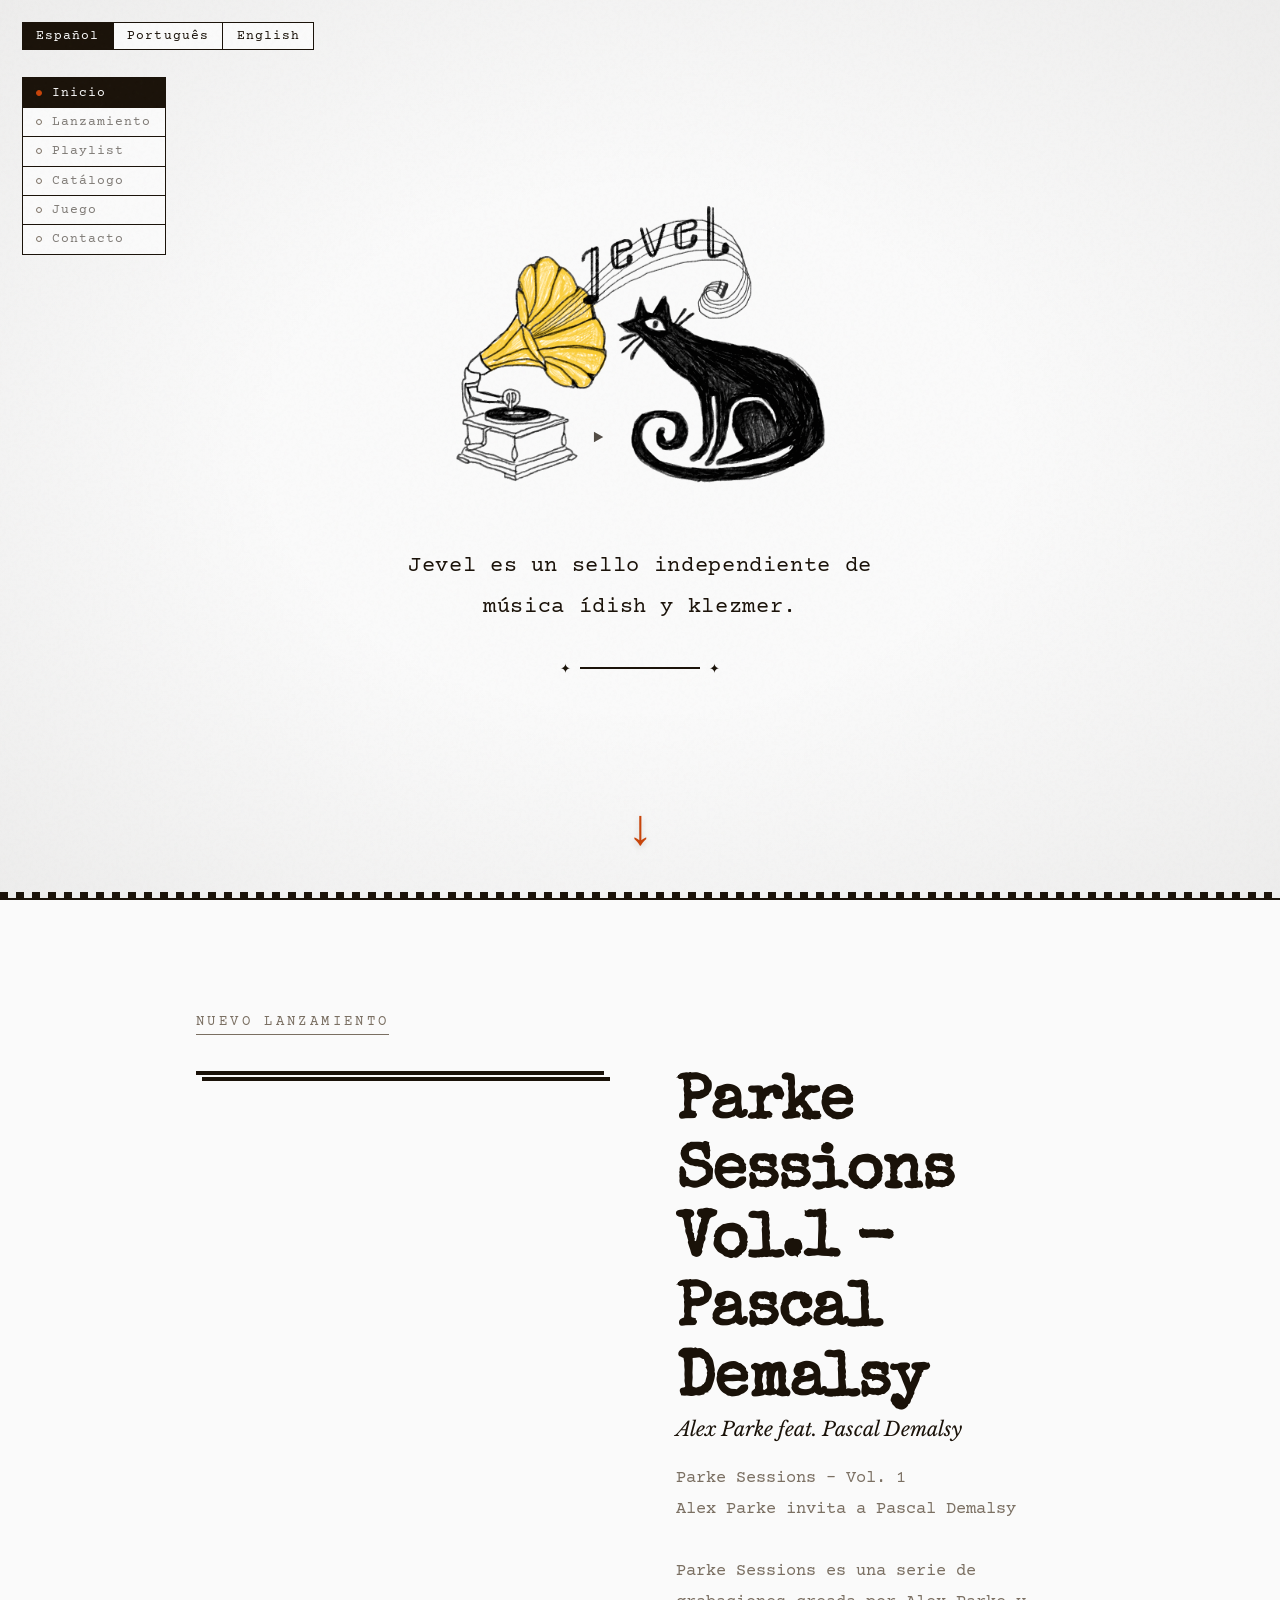
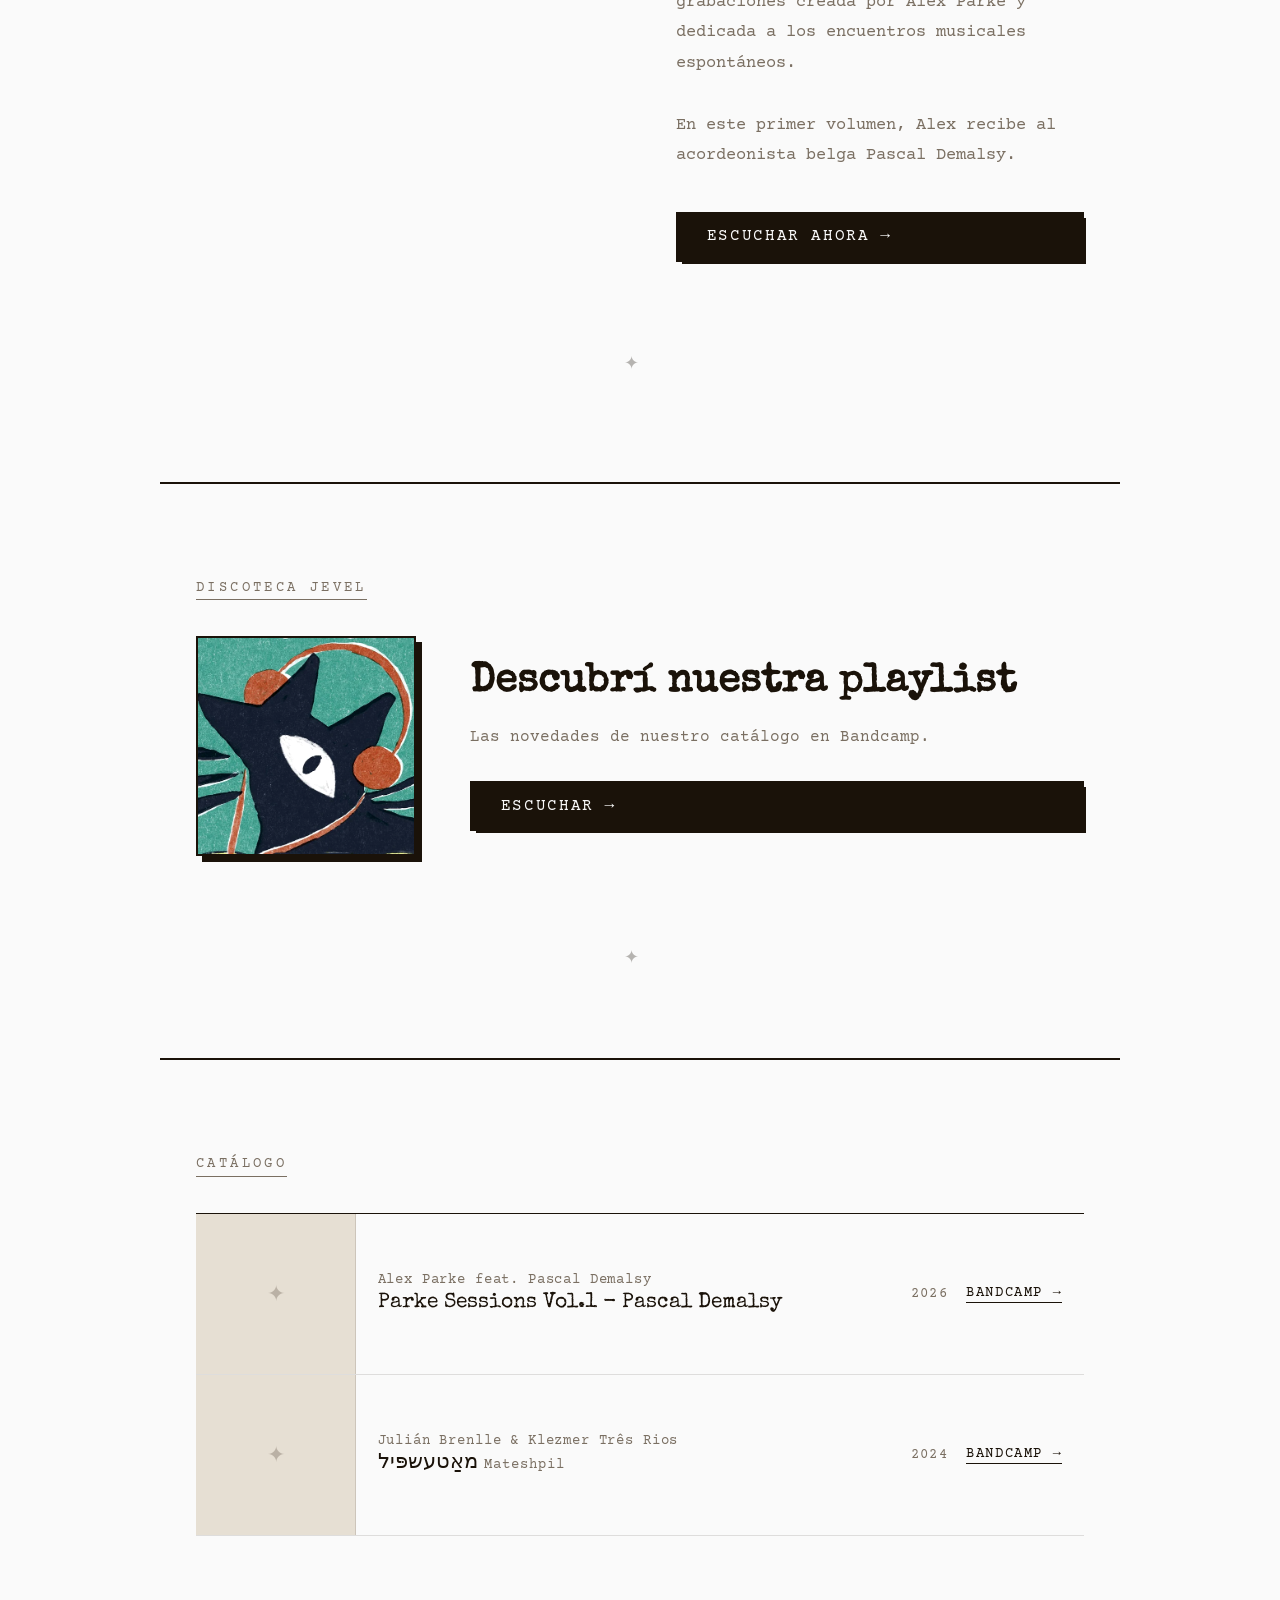
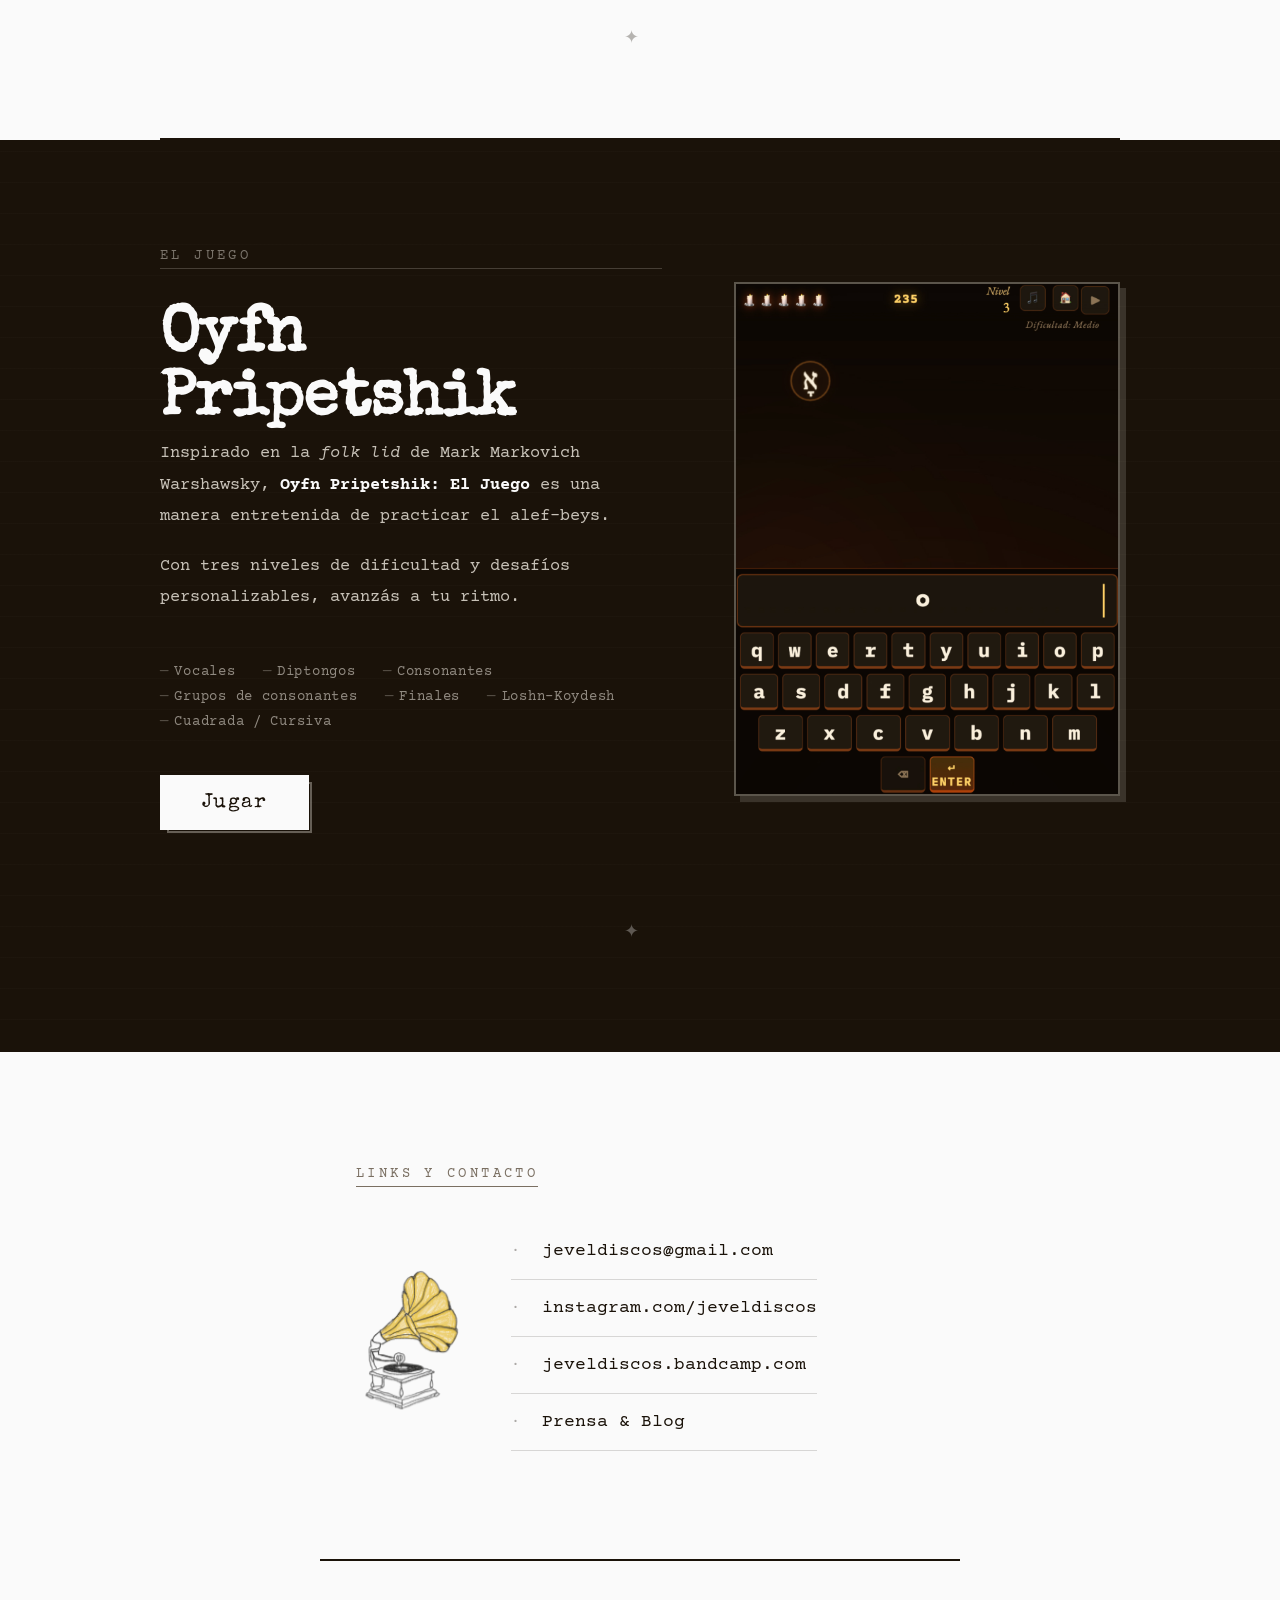
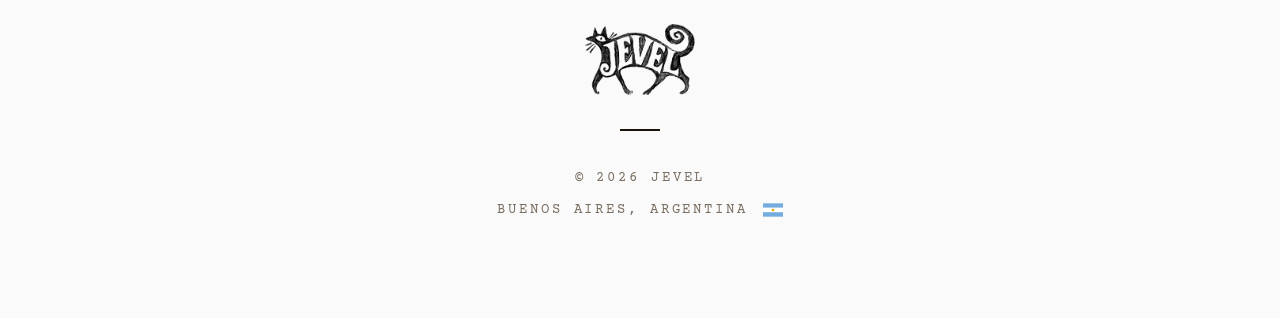
==== commit ebe32538: "Update index.html" ====
--- a/index.html
+++ b/index.html
@@ -147,7 +147,7 @@
         <span data-i18n="feat7">Cuadrada / Cursiva</span>
       </div>
       <div class="game-btns">
-        <a href="oyfnpripetshik.html" target="_blank" class="btn-game">
+        <a href="oyfnpripetshik.html" class="btn-game">
           <span data-i18n="playBtn">Jugar</span>
         </a>
       </div>
--- a/style.css
+++ b/style.css
@@ -276,6 +276,180 @@
   opacity: 0.3;
   margin-top: 5rem;
   letter-spacing: 1rem;
+}
+
+/* ---- RECORD BOX ---- */
+.recordbox {
+  padding: 5rem 2rem;
+  border-bottom: 2px solid var(--ink);
+  max-width: 960px;
+  margin: 0 auto;
+}
+
+.recordbox-list {
+  list-style: none;
+  border-top: 1px solid var(--ink);
+}
+
+.recordbox-item {
+  display: grid;
+  grid-template-columns: auto 1fr auto;
+  align-items: stretch;
+  gap: 0;
+  border-bottom: 1px solid rgba(26,18,9,0.12);
+  opacity: 0;
+  transform: translateY(8px);
+  transition: opacity 0.5s, transform 0.5s, border-color 0.2s;
+  position: relative;
+  overflow: hidden;
+}
+.recordbox-item::before {
+  content: '';
+  position: absolute;
+  left: 0;
+  top: 0;
+  bottom: 0;
+  width: 2px;
+  background: var(--accent);
+  transform: scaleY(0);
+  transition: transform 0.2s cubic-bezier(0.22,1,0.36,1);
+  transform-origin: bottom;
+}
+.recordbox-item:hover::before { transform: scaleY(1); }
+.recordbox-item.visible { opacity: 1; transform: translateY(0); }
+
+.recordbox-cover {
+  width: 160px;
+  height: 160px;
+  flex-shrink: 0;
+  overflow: hidden;
+  border-right: 1px solid rgba(26,18,9,0.12);
+  display: flex;
+  align-items: center;
+  justify-content: center;
+  background: var(--paper-dark);
+}
+.recordbox-cover img {
+  width: 160px;
+  height: 160px;
+  object-fit: cover;
+  display: block;
+  filter: contrast(1.05) saturate(0.9);
+  transition: filter 0.3s;
+}
+.recordbox-item:hover .recordbox-cover img { filter: contrast(1.1) saturate(1); }
+.recordbox-cover-placeholder {
+  font-family: var(--font-display);
+  font-size: 1.2rem;
+  color: var(--mid);
+  opacity: 0.4;
+  width: 60px;
+  aspect-ratio: 1;
+  display: flex;
+  align-items: center;
+  justify-content: center;
+}
+
+.recordbox-left {
+  display: flex;
+  flex-direction: column;
+  gap: 0.15rem;
+  padding: 1rem 1.2rem;
+  justify-content: center;
+}
+.recordbox-artista {
+  font-family: var(--font-mono);
+  font-size: 0.78rem;
+  letter-spacing: 0.06em;
+  color: var(--mid);
+}
+.recordbox-titulo {
+  font-family: var(--font-display);
+  font-size: 1.15rem;
+  line-height: 1.2;
+  color: var(--ink);
+}
+.recordbox-subtitulo {
+  font-family: var(--font-mono);
+  font-size: 0.75rem;
+  color: var(--mid);
+  letter-spacing: 0.08em;
+}
+
+.recordbox-right {
+  display: flex;
+  align-items: center;
+  gap: 1rem;
+  flex-shrink: 0;
+  padding: 1rem 1.2rem;
+}
+.recordbox-año {
+  font-family: var(--font-mono);
+  font-size: 0.75rem;
+  color: var(--mid);
+  letter-spacing: 0.1em;
+}
+.recordbox-link {
+  font-family: var(--font-mono);
+  font-size: 0.75rem;
+  letter-spacing: 0.12em;
+  text-transform: uppercase;
+  color: var(--ink);
+  text-decoration: none;
+  border-bottom: 1px solid var(--ink);
+  padding-bottom: 0.05rem;
+  transition: color 0.15s, border-color 0.15s;
+  white-space: nowrap;
+}
+.recordbox-link:hover { color: var(--accent); border-color: var(--accent); }
+
+.recordbox-empty {
+  padding: 3rem 0;
+  font-family: var(--font-mono);
+  font-size: 0.85rem;
+  color: var(--mid);
+  letter-spacing: 0.05em;
+}
+
+@media (max-width: 600px) {
+  .recordbox {
+    padding: 3rem 1rem;
+  }
+  .recordbox-item {
+    grid-template-columns: 80px 1fr auto;
+    grid-template-rows: auto;
+  }
+  .recordbox-cover {
+    width: 80px;
+    height: 80px;
+    border-right: 1px solid rgba(26,18,9,0.12);
+    border-bottom: none;
+  }
+  .recordbox-cover img {
+    width: 80px;
+    height: 80px;
+  }
+  .recordbox-left {
+    padding: 0.6rem 0.8rem;
+  }
+  .recordbox-artista {
+    font-size: 0.7rem;
+  }
+  .recordbox-titulo {
+    font-size: 0.95rem;
+  }
+  .recordbox-right {
+    padding: 0.6rem 0.6rem 0.6rem 0;
+    flex-direction: column;
+    align-items: flex-end;
+    gap: 0.4rem;
+    justify-content: center;
+  }
+  .recordbox-año { display: none; }
+  .recordbox-link {
+    font-size: 0.68rem;
+    letter-spacing: 0.08em;
+  }
 }
 
 /* ---- RELEASE SECTION ---- */
